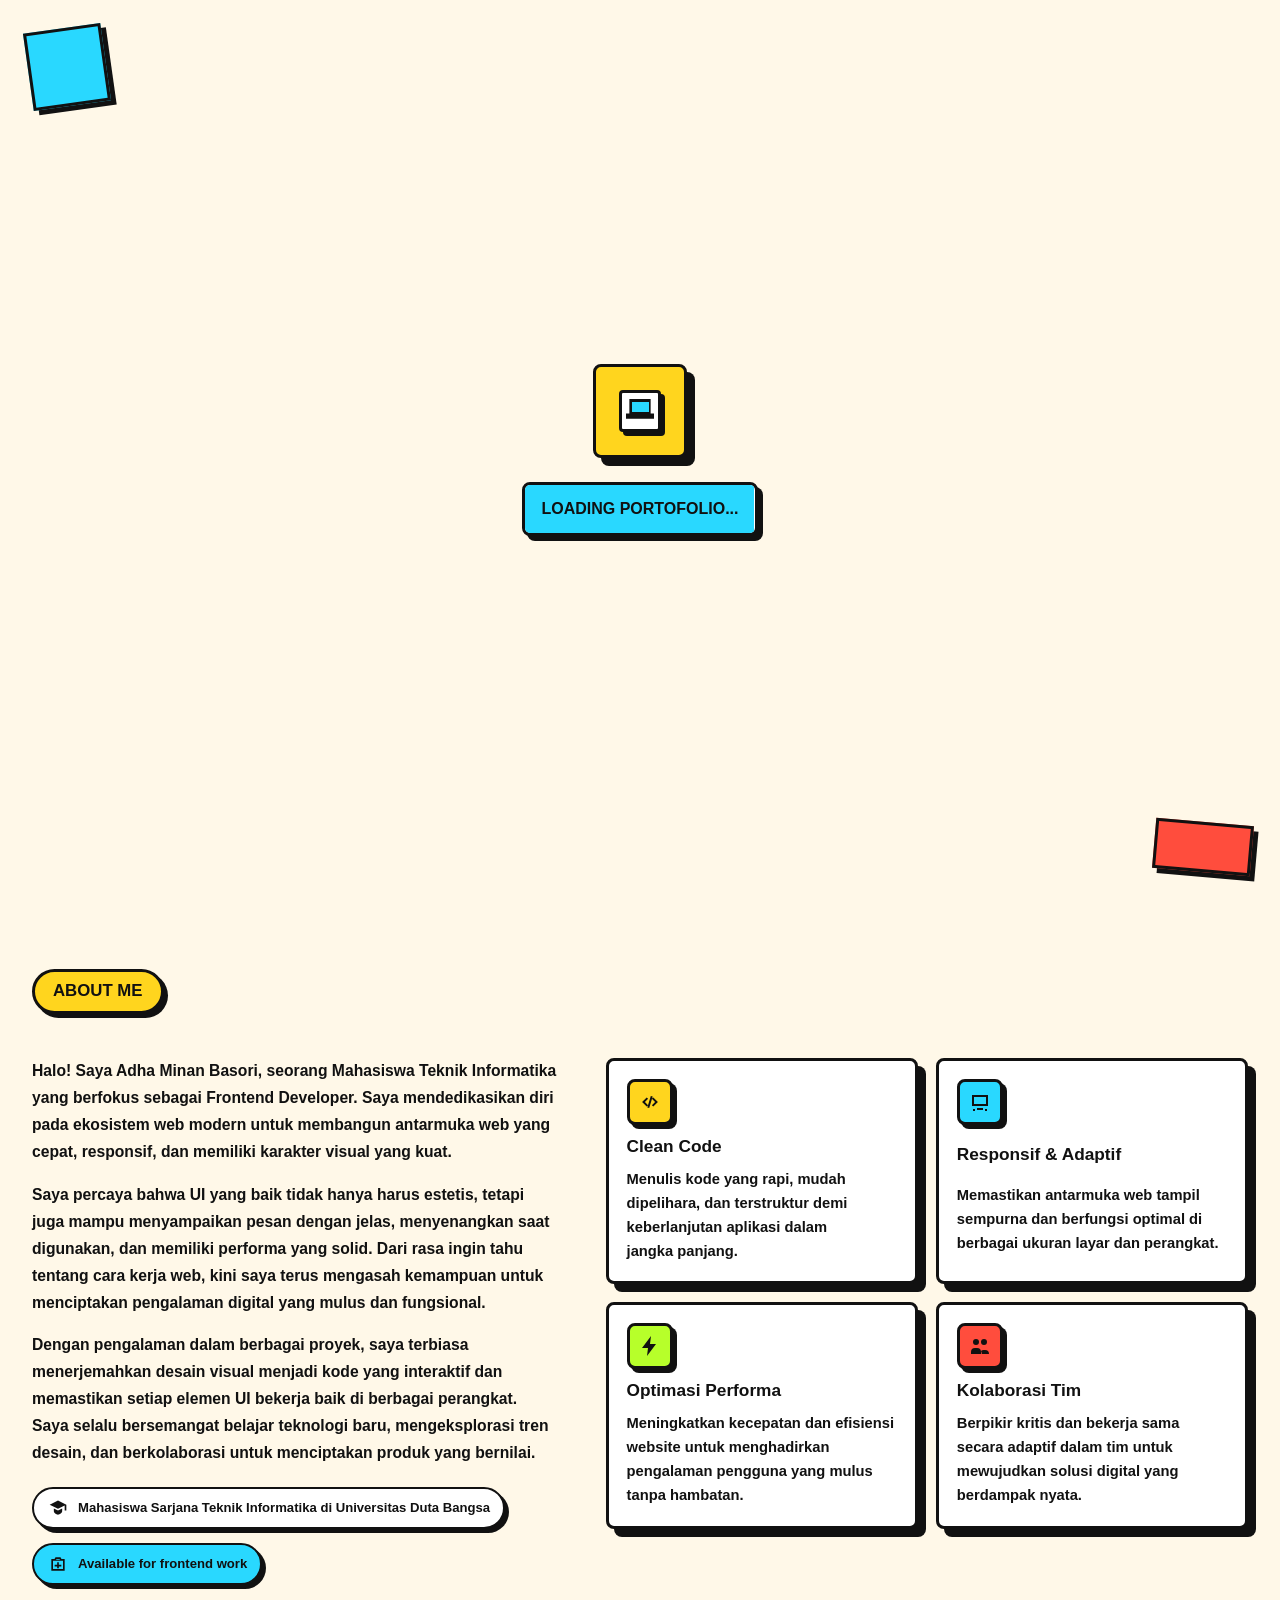
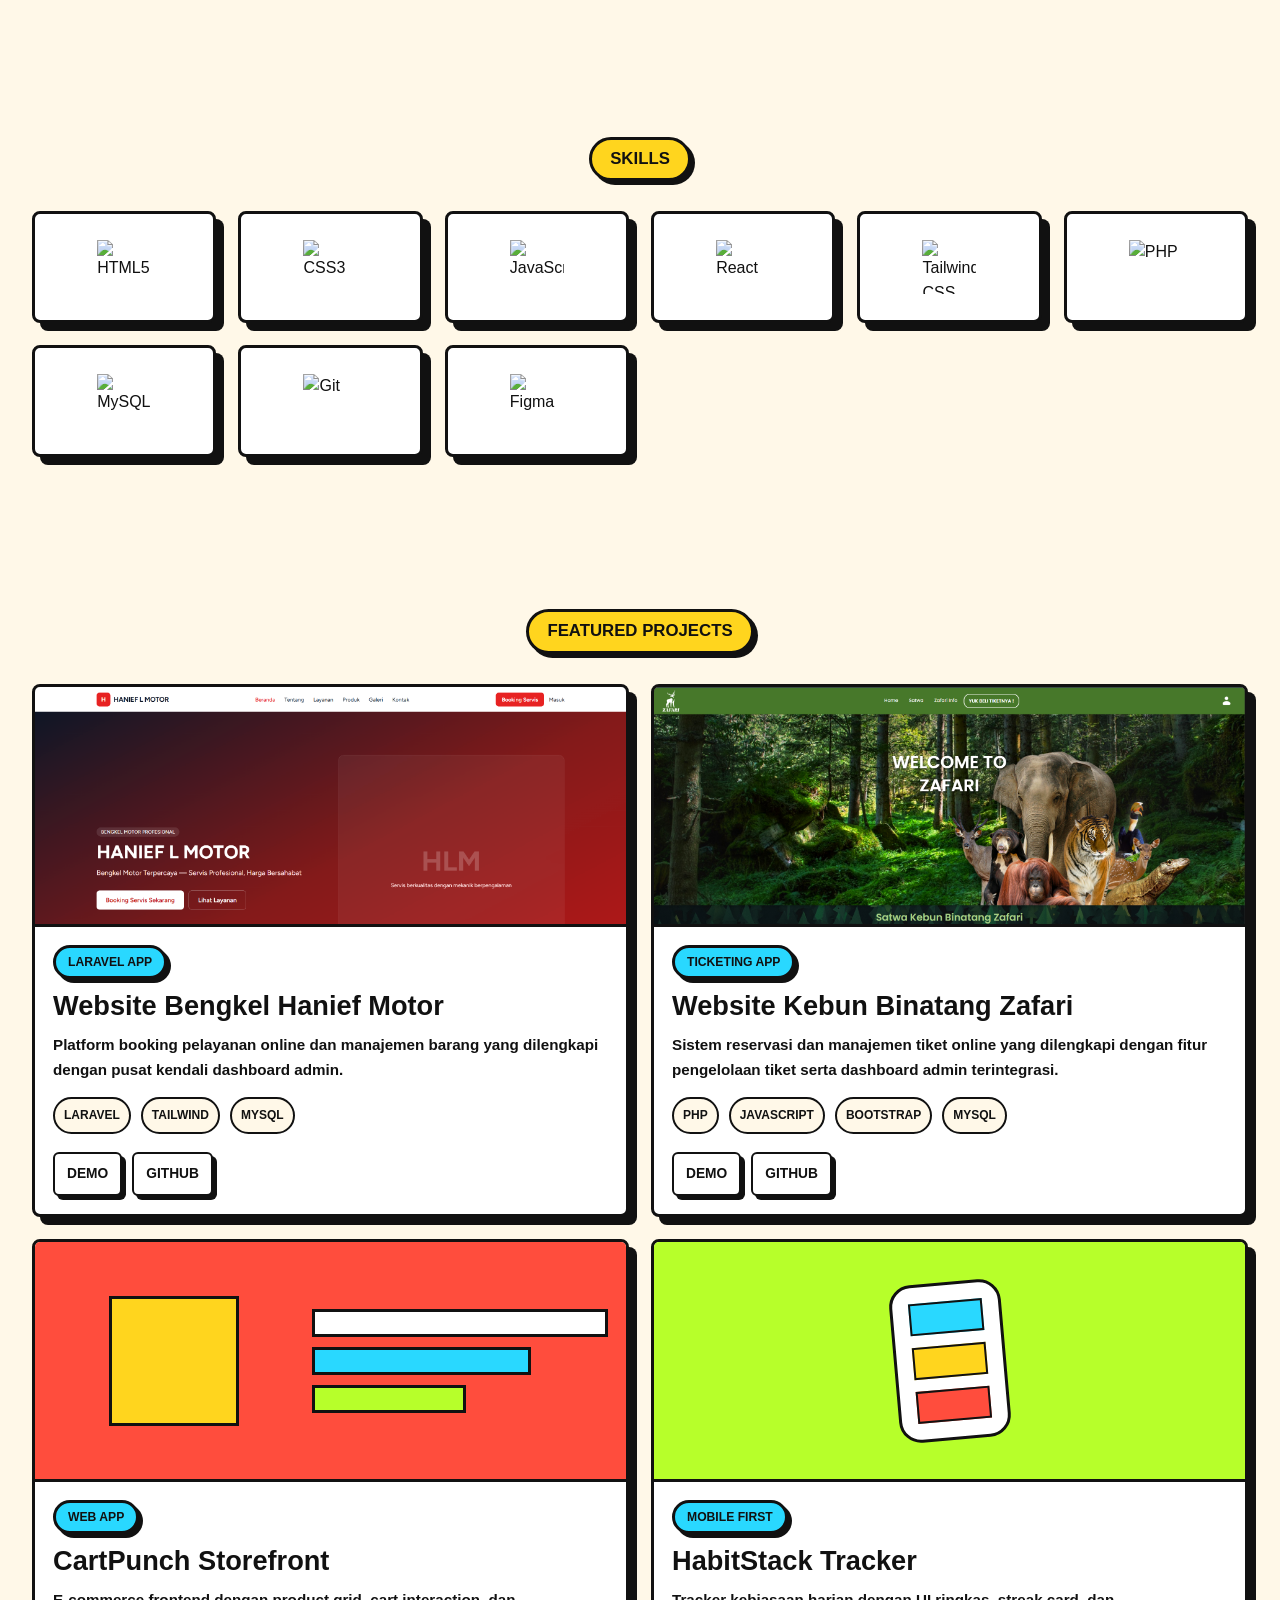
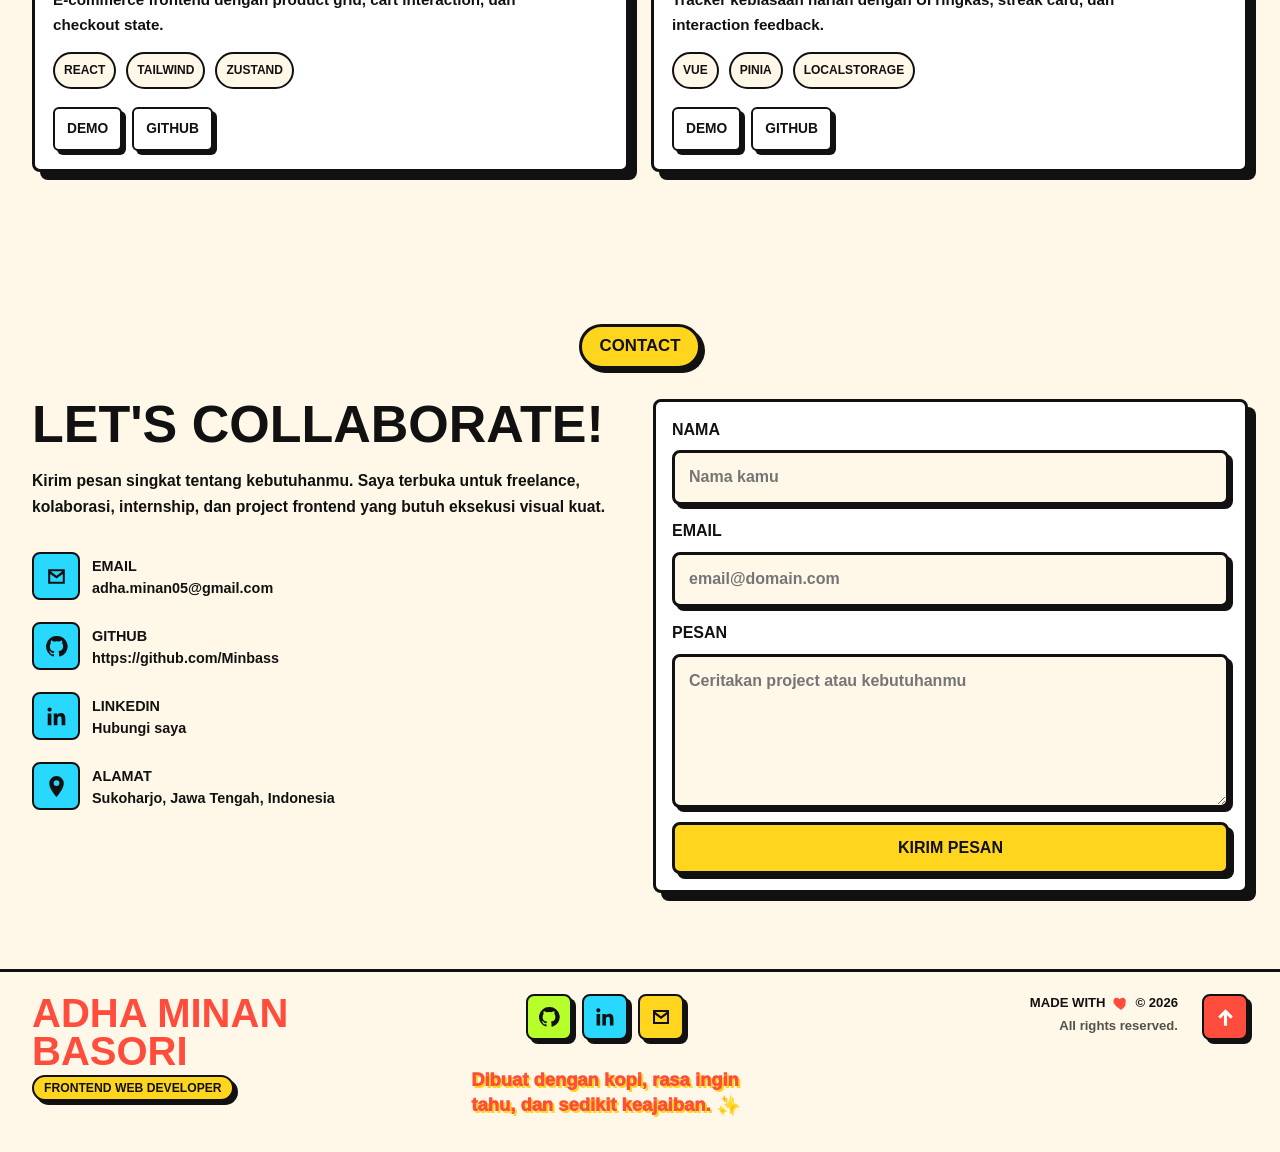
==== index.html @ 164d65d8 "Add project files and README for Porto Neobrutalism" ====
﻿<!DOCTYPE html>
<html lang="id">
  <head>
    <meta charset="UTF-8" />
    <meta name="viewport" content="width=device-width, initial-scale=1.0" />
    <meta
      name="description"
      content="Portofolio personal frontend developer dengan style neobrutalism modern, berani, dan profesional."
    />
    <title>Adha Minan Basori - Frontend Web Developer</title>
    <link rel="stylesheet" href="styles.css" />
  </head>
  <body class="is-loading">
    <div class="preloader" role="status" aria-live="polite" aria-label="Loading Portofolio">
      <div class="preloader-box" aria-hidden="true">
        <span></span>
      </div>
      <p>Loading Portofolio...</p>
    </div>

    <a class="skip-link" href="#main">Lewati ke konten</a>

    <header class="site-header" aria-label="Navigasi utama">
      <a class="brand" href="#top" aria-label="Adha Minan Basori home">
        <span>Adha Minan Basori</span>
      </a>
      <button class="nav-toggle" type="button" aria-expanded="false" aria-controls="site-nav">
        <span class="sr-only">Buka navigasi</span>
        <span></span>
        <span></span>
      </button>
      <nav class="site-nav" id="site-nav">
        <a href="#about">About</a>
        <a href="#skills">Skills</a>
        <a href="#projects">Projects</a>
        <a href="#contact">Contact</a>
      </nav>
    </header>

    <main id="main">
      <section class="hero section" id="top" aria-labelledby="hero-title">
        <div class="hero-copy">
          <p class="hero-title-card">Frontend Web Developer</p>
          <h1 id="hero-title">
            <span class="hero-greeting">Hello I'm</span>
            <span class="hero-name">Adha Minan Basori</span>
          </h1>
          <p class="hero-lead">
            Saya seorang Frontend Developer yang fokus membangun antarmuka web yang responsif, berkinerja tinggi, dan ramah pengguna. Senang mengubah desain visual menjadi kode interaktif yang mulus di berbagai perangkat.
          </p>
          <div class="hero-actions" aria-label="Aksi utama">
            <a class="btn btn-primary" href="#projects">
              <svg viewBox="0 0 24 24" aria-hidden="true" focusable="false">
                <path d="M5 5h14v14H5V5zm3 3v8h8V8H8zm12.5 2.2 2.1 2.1-6.9 6.9h-3v-3l6.8-7z" />
              </svg>
              View Project
            </a>
            <a class="btn btn-ghost" href="assets/adha-minan-basori-cv.html" download aria-label="Download CV dummy">
              <svg viewBox="0 0 24 24" aria-hidden="true" focusable="false">
                <path d="M11 3h2v9.2l3.2-3.2 1.4 1.4L12 16l-5.6-5.6L7.8 9l3.2 3.2V3zm-6 14h2v2h10v-2h2v4H5v-4z" />
              </svg>
              Download CV
            </a>
          </div>
          <div class="hero-socials" aria-label="Link sosial utama">
            <a href="https://github.com/Minbass" target="_blank" rel="noreferrer" aria-label="Buka GitHub Adha Minan Basori">
              <img src="https://cdn.simpleicons.org/github/111111" alt="GitHub" />
            </a>
            <a href="https://www.linkedin.com/in/adha-minan-basori-086bab386/" target="_blank" rel="noreferrer" aria-label="Buka LinkedIn Adha Minan Basori">
              <svg viewBox="0 0 24 24" aria-hidden="true" focusable="false">
                <path d="M20.45 20.45h-3.56v-5.58c0-1.33-.03-3.04-1.85-3.04-1.85 0-2.13 1.45-2.13 2.94v5.68H9.35V9h3.42v1.56h.05c.48-.9 1.64-1.85 3.37-1.85 3.6 0 4.27 2.37 4.27 5.46v6.28zM5.34 7.43a2.06 2.06 0 1 1 0-4.13 2.06 2.06 0 0 1 0 4.13zM7.12 20.45H3.56V9h3.56v11.45z" />
              </svg>
            </a>
            <a href="mailto:adha.minan05@gmail.com" aria-label="Kirim email ke Adha Minan Basori">
              <img src="https://cdn.simpleicons.org/gmail/EA4335" alt="Email" />
            </a>
          </div>
        </div>

        <div class="hero-visual" aria-label="Ringkasan profil visual">
          <div class="poster-card poster-main">
            <span class="poster-label">IDENTITY</span>
            <span class="poster-stripe" aria-hidden="true"></span>
            <div class="code-window" aria-hidden="true">
              <span></span>
              <span></span>
              <span></span>
              <pre><code>const developer = {
  name: "Adha Minan Basori",
  role: "Frontend Developer",
  craft: ["fast", "responsive", "visually-striking"],
  philosophy: "Good UI delivers clarity, joy, and solid performance."
};</code></pre>
            </div>
          </div>
          <div class="floating-card card-cyan">
            <strong>48ms</strong>
            <span>Interaction minded</span>
          </div>
          <div class="floating-card card-yellow">
            <strong>UI</strong>
            <span>Pixel-aware delivery</span>
          </div>
          <div class="shape shape-red" aria-hidden="true"></div>
          <div class="shape shape-black" aria-hidden="true"></div>
        </div>
      </section>

      <section class="marquee" aria-label="Fokus kerja">
        <div class="marquee-track">
          <div class="marquee-group">
            <span>Clean Code</span>
            <span>Modern Web</span>
            <span>Accessible UI</span>
            <span>Design System</span>
            <span>Performance</span>
            <span>Product Thinking</span>
          </div>
          <div class="marquee-group" aria-hidden="true">
            <span>Clean Code</span>
            <span>Modern Web</span>
            <span>Accessible UI</span>
            <span>Design System</span>
            <span>Performance</span>
            <span>Product Thinking</span>
          </div>
          <div class="marquee-group" aria-hidden="true">
            <span>Clean Code</span>
            <span>Modern Web</span>
            <span>Accessible UI</span>
            <span>Design System</span>
            <span>Performance</span>
            <span>Product Thinking</span>
          </div>
          <div class="marquee-group" aria-hidden="true">
            <span>Clean Code</span>
            <span>Modern Web</span>
            <span>Accessible UI</span>
            <span>Design System</span>
            <span>Performance</span>
            <span>Product Thinking</span>
          </div>
        </div>
      </section>

      <section class="section about" id="about" aria-labelledby="about-title">
        <div class="section-label section-label-left">ABOUT ME</div>
        <div class="about-grid">
          <div class="about-copy">
            <h2 class="sr-only" id="about-title">Tentang Adha Minan Basori</h2>
            <p>
              Halo! Saya Adha Minan Basori, seorang Mahasiswa Teknik Informatika yang berfokus
              sebagai Frontend Developer. Saya mendedikasikan diri pada ekosistem web modern untuk
              membangun antarmuka web yang cepat, responsif, dan memiliki karakter visual yang kuat.
            </p>
            <p>
              Saya percaya bahwa UI yang baik tidak hanya harus estetis, tetapi juga mampu
              menyampaikan pesan dengan jelas, menyenangkan saat digunakan, dan memiliki performa
              yang solid. Dari rasa ingin tahu tentang cara kerja web, kini saya terus mengasah
              kemampuan untuk menciptakan pengalaman digital yang mulus dan fungsional.
            </p>
            <p>
              Dengan pengalaman dalam berbagai proyek, saya terbiasa menerjemahkan desain visual
              menjadi kode yang interaktif dan memastikan setiap elemen UI bekerja baik di berbagai
              perangkat. Saya selalu bersemangat belajar teknologi baru, mengeksplorasi tren desain,
              dan berkolaborasi untuk menciptakan produk yang bernilai.
            </p>
            <div class="education-badge" aria-label="Pendidikan">
              <span aria-hidden="true">
                <svg viewBox="0 0 24 24" focusable="false">
                  <path d="M12 3 2 8l10 5 8-4v6h2V8L12 3Zm-5 9.5V16c0 2 3 4 5 4s5-2 5-4v-3.5l-5 2.5-5-2.5Z" />
                </svg>
              </span>
              <strong>Mahasiswa Sarjana Teknik Informatika di Universitas Duta Bangsa</strong>
            </div>
            <div class="education-badge about-availability" aria-label="Status kerja">
              <span aria-hidden="true">
                <svg viewBox="0 0 24 24" focusable="false">
                  <path d="M9 4h6l1.2 2H20v14H4V6h3.8L9 4Zm1.2 2-.6 1h4.8l-.6-1h-3.6ZM6 8v10h12V8H6Zm5 2h2v3h3v2h-3v2h-2v-2H8v-2h3v-3Z" />
                </svg>
              </span>
              <strong>Available for frontend work</strong>
            </div>
          </div>
          <div class="about-points" aria-label="Poin keahlian">
            <article class="about-point">
              <div class="about-point-icon" aria-hidden="true">
                <svg viewBox="0 0 24 24" focusable="false">
                  <path d="M8.7 16.6 4.1 12l4.6-4.6 1.4 1.4L6.9 12l3.2 3.2-1.4 1.4Zm6.6 0-1.4-1.4 3.2-3.2-3.2-3.2 1.4-1.4 4.6 4.6-4.6 4.6ZM11.2 18l-1.9-.6L12.8 6l1.9.6L11.2 18Z" />
                </svg>
              </div>
              <h3>Clean Code</h3>
              <p>
                Menulis kode yang rapi, mudah dipelihara, dan terstruktur demi keberlanjutan
                aplikasi dalam jangka panjang.
              </p>
            </article>
            <article class="about-point">
              <div class="about-point-icon" aria-hidden="true">
                <svg viewBox="0 0 24 24" focusable="false">
                  <path d="M4 5h16v11H4V5Zm2 2v7h12V7H6Zm3 11h6v2H9v-2Zm-4 1h2v2H5v-2Zm12 0h2v2h-2v-2Z" />
                </svg>
              </div>
              <h3>Responsif & Adaptif</h3>
              <p>
                Memastikan antarmuka web tampil sempurna dan berfungsi optimal di berbagai ukuran
                layar dan perangkat.
              </p>
            </article>
            <article class="about-point">
              <div class="about-point-icon" aria-hidden="true">
                <svg viewBox="0 0 24 24" focusable="false">
                  <path d="M13 2 4 14h6l-1 8 9-12h-6l1-8Z" />
                </svg>
              </div>
              <h3>Optimasi Performa</h3>
              <p>
                Meningkatkan kecepatan dan efisiensi website untuk menghadirkan pengalaman pengguna
                yang mulus tanpa hambatan.
              </p>
            </article>
            <article class="about-point">
              <div class="about-point-icon" aria-hidden="true">
                <svg viewBox="0 0 24 24" focusable="false">
                  <path d="M8 11a3 3 0 1 1 0-6 3 3 0 0 1 0 6Zm8 0a3 3 0 1 1 0-6 3 3 0 0 1 0 6ZM3 20v-2a4 4 0 0 1 4-4h2a4 4 0 0 1 4 4v2H3Zm10.8 0a5.8 5.8 0 0 0-.8-3 4 4 0 0 1 3-1h1a4 4 0 0 1 4 4h-7.2Z" />
                </svg>
              </div>
              <h3>Kolaborasi Tim</h3>
              <p>
                Berpikir kritis dan bekerja sama secara adaptif dalam tim untuk mewujudkan solusi
                digital yang berdampak nyata.
              </p>
            </article>
          </div>
        </div>
      </section>

      <section class="section skills" id="skills" aria-labelledby="skills-title">
        <div class="section-label">SKILLS</div>
        <h2 class="sr-only" id="skills-title">Skills</h2>

        <div class="skills-grid" aria-label="Logo skill yang digunakan">
          <div class="skill-logo" aria-label="HTML5" title="HTML5">
            <img src="https://cdn.simpleicons.org/html5/E34F26" alt="HTML5" />
          </div>
          <div class="skill-logo" aria-label="CSS3" title="CSS3">
            <img src="https://cdn.simpleicons.org/css/1572B6" alt="CSS3" />
          </div>
          <div class="skill-logo" aria-label="JavaScript" title="JavaScript">
            <img src="https://cdn.simpleicons.org/javascript/F7DF1E" alt="JavaScript" />
          </div>
          <div class="skill-logo" aria-label="React" title="React">
            <img src="https://cdn.simpleicons.org/react/61DAFB" alt="React" />
          </div>
          <div class="skill-logo" aria-label="Tailwind CSS" title="Tailwind CSS">
            <img src="https://cdn.simpleicons.org/tailwindcss/06B6D4" alt="Tailwind CSS" />
          </div>
          <div class="skill-logo" aria-label="PHP" title="PHP">
            <img src="https://cdn.simpleicons.org/php/777BB4" alt="PHP" />
          </div>
          <div class="skill-logo" aria-label="MySQL" title="MySQL">
            <img src="https://cdn.simpleicons.org/mysql/4479A1" alt="MySQL" />
          </div>
          <div class="skill-logo" aria-label="Git" title="Git">
            <img src="https://cdn.simpleicons.org/git/F05032" alt="Git" />
          </div>
          <div class="skill-logo" aria-label="Figma" title="Figma">
            <img src="https://cdn.simpleicons.org/figma/F24E1E" alt="Figma" />
          </div>
        </div>
      </section>

      <section class="section projects" id="projects" aria-labelledby="projects-title">
        <div class="section-label">FEATURED PROJECTS</div>
        <h2 class="sr-only" id="projects-title">Featured Projects</h2>

        <div class="project-grid">
          <article class="project-card">
            <div class="project-shot project-photo">
              <img src="assets/hanief-motor-beranda.png" alt="Tampilan beranda Website Bengkel Hanief Motor" />
            </div>
            <div class="project-content">
              <span class="project-type">Laravel App</span>
              <h3>Website Bengkel Hanief Motor</h3>
              <p>
                Platform booking pelayanan online dan manajemen barang yang dilengkapi dengan pusat
                kendali dashboard admin.
              </p>
              <div class="stack-list" aria-label="Stack teknologi">
                <span>Laravel</span>
                <span>Tailwind</span>
                <span>MySQL</span>
              </div>
              <div class="project-links">
                <a href="https://example.com" target="_blank" rel="noreferrer">Demo</a>
                <a href="https://github.com/Minbass/Hanief-Bengkel" target="_blank" rel="noreferrer">GitHub</a>
              </div>
            </div>
          </article>

          <article class="project-card">
            <div class="project-shot project-photo">
              <img src="assets/zafari-beranda.png" alt="Tampilan beranda Website Kebun Binatang Zafari" />
            </div>
            <div class="project-content">
              <span class="project-type">Ticketing App</span>
              <h3>Website Kebun Binatang Zafari</h3>
              <p>
                Sistem reservasi dan manajemen tiket online yang dilengkapi dengan fitur
                pengelolaan tiket serta dashboard admin terintegrasi.
              </p>
              <div class="stack-list" aria-label="Stack teknologi">
                <span>PHP</span>
                <span>JavaScript</span>
                <span>Bootstrap</span>
                <span>MySQL</span>
              </div>
              <div class="project-links">
                <a href="https://example.com" target="_blank" rel="noreferrer">Demo</a>
                <a href="https://github.com/example" target="_blank" rel="noreferrer">GitHub</a>
              </div>
            </div>
          </article>

          <article class="project-card">
            <div class="project-shot shot-commerce" aria-hidden="true">
              <div class="product-tile"></div>
              <div class="product-lines">
                <span></span>
                <span></span>
                <span></span>
              </div>
            </div>
            <div class="project-content">
              <span class="project-type">Web App</span>
              <h3>CartPunch Storefront</h3>
              <p>E-commerce frontend dengan product grid, cart interaction, dan checkout state.</p>
              <div class="stack-list">
                <span>React</span>
                <span>Tailwind</span>
                <span>Zustand</span>
              </div>
              <div class="project-links">
                <a href="https://example.com" target="_blank" rel="noreferrer">Demo</a>
                <a href="https://github.com/example" target="_blank" rel="noreferrer">GitHub</a>
              </div>
            </div>
          </article>

          <article class="project-card">
            <div class="project-shot shot-mobile" aria-hidden="true">
              <div class="phone-frame">
                <span></span>
                <span></span>
                <span></span>
              </div>
            </div>
            <div class="project-content">
              <span class="project-type">Mobile First</span>
              <h3>HabitStack Tracker</h3>
              <p>Tracker kebiasaan harian dengan UI ringkas, streak card, dan interaction feedback.</p>
              <div class="stack-list">
                <span>Vue</span>
                <span>Pinia</span>
                <span>LocalStorage</span>
              </div>
              <div class="project-links">
                <a href="https://example.com" target="_blank" rel="noreferrer">Demo</a>
                <a href="https://github.com/example" target="_blank" rel="noreferrer">GitHub</a>
              </div>
            </div>
          </article>

        </div>
      </section>

      <section class="section contact" id="contact" aria-labelledby="contact-title">
        <div class="section-label">CONTACT</div>
        <div class="contact-card">
          <div>
            <h2 id="contact-title">Let's Collaborate!</h2>
            <p>
              Kirim pesan singkat tentang kebutuhanmu. Saya terbuka untuk freelance, kolaborasi,
              internship, dan project frontend yang butuh eksekusi visual kuat.
            </p>
            <address class="contact-list" aria-label="Daftar kontak">
              <a class="contact-item" href="mailto:adha.minan05@gmail.com">
                <span class="contact-icon" aria-hidden="true">
                  <svg viewBox="0 0 24 24" focusable="false">
                    <path d="M4 5h16v14H4V5Zm2.4 2 5.6 4.2L17.6 7H6.4Zm-.4 2.5V17h12V9.5l-6 4.5-6-4.5Z" />
                  </svg>
                </span>
                <span>
                  <strong>Email</strong>
                  <small>adha.minan05@gmail.com</small>
                </span>
              </a>
              <a class="contact-item" href="https://github.com/Minbass" target="_blank" rel="noreferrer">
                <span class="contact-icon" aria-hidden="true">
                  <svg viewBox="0 0 24 24" focusable="false">
                    <path d="M12 2a10 10 0 0 0-3.16 19.49c.5.09.68-.22.68-.48v-1.7c-2.78.6-3.37-1.18-3.37-1.18-.45-1.16-1.11-1.47-1.11-1.47-.91-.62.07-.61.07-.61 1 .07 1.53 1.03 1.53 1.03.9 1.52 2.35 1.08 2.92.83.09-.65.35-1.08.63-1.33-2.22-.25-4.55-1.11-4.55-4.94 0-1.09.39-1.98 1.03-2.68-.1-.25-.45-1.27.1-2.64 0 0 .84-.27 2.75 1.02A9.57 9.57 0 0 1 12 6.99c.85 0 1.7.11 2.5.34 1.9-1.29 2.74-1.02 2.74-1.02.55 1.37.2 2.39.1 2.64.64.7 1.03 1.59 1.03 2.68 0 3.84-2.34 4.69-4.57 4.94.36.31.68.92.68 1.86v2.76c0 .27.18.58.69.48A10 10 0 0 0 12 2Z" />
                  </svg>
                </span>
                <span>
                  <strong>GitHub</strong>
                  <small>https://github.com/Minbass</small>
                </span>
              </a>
              <a class="contact-item" href="https://www.linkedin.com/in/adha-minan-basori-086bab386/" target="_blank" rel="noreferrer">
                <span class="contact-icon" aria-hidden="true">
                  <svg viewBox="0 0 24 24" focusable="false">
                    <path d="M20.45 20.45h-3.56v-5.58c0-1.33-.03-3.04-1.85-3.04-1.85 0-2.13 1.45-2.13 2.94v5.68H9.35V9h3.42v1.56h.05c.48-.9 1.64-1.85 3.37-1.85 3.6 0 4.27 2.37 4.27 5.46v6.28ZM5.34 7.43a2.06 2.06 0 1 1 0-4.13 2.06 2.06 0 0 1 0 4.13ZM7.12 20.45H3.56V9h3.56v11.45Z" />
                  </svg>
                </span>
                <span>
                  <strong>LinkedIn</strong>
                  <small>Hubungi saya</small>
                </span>
              </a>
              <div class="contact-item">
                <span class="contact-icon" aria-hidden="true">
                  <svg viewBox="0 0 24 24" focusable="false">
                    <path d="M12 2a7 7 0 0 0-7 7c0 5.25 7 13 7 13s7-7.75 7-13a7 7 0 0 0-7-7Zm0 9.5A2.5 2.5 0 1 1 12 6a2.5 2.5 0 0 1 0 5.5Z" />
                  </svg>
                </span>
                <span>
                  <strong>Alamat</strong>
                  <small>Sukoharjo, Jawa Tengah, Indonesia</small>
                </span>
              </div>
            </address>
          </div>
          <form class="contact-form" action="mailto:adha.minan05@gmail.com" method="post" enctype="text/plain">
            <label>
              Nama
              <input type="text" name="nama" placeholder="Nama kamu" required />
            </label>
            <label>
              Email
              <input type="email" name="email" placeholder="email@domain.com" required />
            </label>
            <label>
              Pesan
              <textarea name="pesan" rows="5" placeholder="Ceritakan project atau kebutuhanmu" required></textarea>
            </label>
            <button class="btn btn-primary" type="submit">Kirim Pesan</button>
          </form>
        </div>
      </section>
    </main>

    <footer class="site-footer">
      <div class="footer-brand">
        <strong>Adha Minan Basori</strong>
        <span>Frontend Web Developer</span>
      </div>

      <div class="footer-center">
        <div class="footer-socials" aria-label="Social links">
          <a href="https://github.com/Minbass" target="_blank" rel="noreferrer" aria-label="Buka GitHub">
            <svg viewBox="0 0 24 24" aria-hidden="true" focusable="false">
              <path d="M12 2a10 10 0 0 0-3.16 19.49c.5.09.68-.22.68-.48v-1.7c-2.78.6-3.37-1.18-3.37-1.18-.45-1.16-1.11-1.47-1.11-1.47-.91-.62.07-.61.07-.61 1 .07 1.53 1.03 1.53 1.03.9 1.52 2.35 1.08 2.92.83.09-.65.35-1.08.63-1.33-2.22-.25-4.55-1.11-4.55-4.94 0-1.09.39-1.98 1.03-2.68-.1-.25-.45-1.27.1-2.64 0 0 .84-.27 2.75 1.02A9.57 9.57 0 0 1 12 6.99c.85 0 1.7.11 2.5.34 1.9-1.29 2.74-1.02 2.74-1.02.55 1.37.2 2.39.1 2.64.64.7 1.03 1.59 1.03 2.68 0 3.84-2.34 4.69-4.57 4.94.36.31.68.92.68 1.86v2.76c0 .27.18.58.69.48A10 10 0 0 0 12 2Z" />
            </svg>
          </a>
          <a href="https://www.linkedin.com/in/adha-minan-basori-086bab386/" target="_blank" rel="noreferrer" aria-label="Buka LinkedIn">
            <svg viewBox="0 0 24 24" aria-hidden="true" focusable="false">
              <path d="M20.45 20.45h-3.56v-5.58c0-1.33-.03-3.04-1.85-3.04-1.85 0-2.13 1.45-2.13 2.94v5.68H9.35V9h3.42v1.56h.05c.48-.9 1.64-1.85 3.37-1.85 3.6 0 4.27 2.37 4.27 5.46v6.28ZM5.34 7.43a2.06 2.06 0 1 1 0-4.13 2.06 2.06 0 0 1 0 4.13ZM7.12 20.45H3.56V9h3.56v11.45Z" />
            </svg>
          </a>
          <a href="mailto:adha.minan05@gmail.com" aria-label="Kirim email">
            <svg viewBox="0 0 24 24" aria-hidden="true" focusable="false">
              <path d="M4 5h16v14H4V5Zm2.4 2 5.6 4.2L17.6 7H6.4Zm-.4 2.5V17h12V9.5l-6 4.5-6-4.5Z" />
            </svg>
          </a>
        </div>
        <p>Dibuat dengan kopi, rasa ingin tahu, dan sedikit keajaiban. &#10024;</p>
      </div>

      <div class="footer-meta">
        <p>
          Made with
          <svg viewBox="0 0 24 24" aria-label="love" role="img" focusable="false">
            <path d="M12 21s-7.5-4.35-9.6-9.1C.98 8.67 2.74 5 6.2 5c1.9 0 3.2 1 3.95 2.05C10.9 6 12.2 5 14.1 5c3.46 0 5.22 3.67 3.8 6.9C19.5 16.65 12 21 12 21Z" />
          </svg>
          &copy; 2026
        </p>
        <span>All rights reserved.</span>
      </div>

      <a class="back-to-top" href="#top" aria-label="Kembali ke atas">
        <svg viewBox="0 0 24 24" aria-hidden="true" focusable="false">
          <path d="M12 4 5 11l2.1 2.1 3.4-3.4V20h3V9.7l3.4 3.4L19 11 12 4Z" />
        </svg>
      </a>
    </footer>

    <script src="script.js"></script>
  </body>
</html>
---- styles.css ----
:root {
  --ink: #111111;
  --paper: #fff8e8;
  --paper-strong: #ffffff;
  --yellow: #ffd51e;
  --cyan: #29d8ff;
  --red: #ff4d3d;
  --lime: #b7ff2a;
  --shadow: 8px 8px 0 var(--ink);
  --shadow-small: 5px 5px 0 var(--ink);
  --border: 3px solid var(--ink);
  --radius: 8px;
  --max-width: 1440px;
  --page-padding: 16px;
  --copy-font: "Segoe UI Variable Text", "Segoe UI", Arial, Helvetica, sans-serif;
}

* {
  box-sizing: border-box;
}

html {
  scroll-behavior: smooth;
}

body {
  margin: 0;
  color: var(--ink);
  background: var(--paper);
  font-family: var(--copy-font);
  line-height: 1.55;
}

body.nav-open {
  overflow: hidden;
}

body.is-loading {
  overflow: hidden;
}

a {
  color: inherit;
}

button,
input,
textarea {
  font: inherit;
}

img,
svg {
  display: block;
  max-width: 100%;
}

::selection {
  color: var(--paper-strong);
  background: var(--red);
}

.preloader {
  position: fixed;
  inset: 0;
  z-index: 9999;
  display: grid;
  place-items: center;
  align-content: center;
  gap: 24px;
  padding: 24px;
  background: var(--paper);
  color: var(--ink);
  opacity: 1;
  visibility: visible;
  transition: opacity 420ms ease, visibility 420ms ease;
}

.preloader::before,
.preloader::after {
  content: "";
  position: absolute;
  border: var(--border);
  box-shadow: var(--shadow-small);
}

.preloader::before {
  top: 28px;
  left: 28px;
  width: 72px;
  height: 72px;
  background: var(--cyan);
  transform: rotate(-8deg);
}

.preloader::after {
  right: 28px;
  bottom: 28px;
  width: 92px;
  height: 44px;
  background: var(--red);
  transform: rotate(5deg);
}

.preloader.is-hidden {
  opacity: 0;
  visibility: hidden;
  pointer-events: none;
}

.preloader-box {
  position: relative;
  z-index: 1;
  display: grid;
  width: 94px;
  height: 94px;
  place-items: center;
  border: var(--border);
  border-radius: var(--radius);
  background: var(--yellow);
  box-shadow: var(--shadow);
  animation: preloader-spin 2.4s cubic-bezier(0.72, 0, 0.28, 1) infinite;
}

.preloader-box span {
  position: relative;
  display: grid;
  place-items: center;
  width: 42px;
  height: 42px;
  border: var(--border);
  border-radius: 4px;
  background: var(--paper-strong);
  box-shadow: 4px 4px 0 var(--ink);
}

.preloader-box span::before {
  content: "";
  width: 28px;
  height: 24px;
  background: var(--ink);
  clip-path: polygon(12% 0, 88% 0, 88% 62%, 100% 62%, 100% 84%, 0 84%, 0 62%, 12% 62%);
}

.preloader-box span::after {
  content: "";
  position: absolute;
  top: 9px;
  width: 17px;
  height: 10px;
  background: var(--cyan);
}

.preloader p {
  position: relative;
  z-index: 1;
  overflow: hidden;
  margin: 0;
  padding: 12px 16px;
  border: var(--border);
  border-radius: var(--radius);
  background: var(--paper-strong);
  box-shadow: var(--shadow-small);
  font-size: 1rem;
  font-weight: 900;
  text-align: center;
  text-transform: uppercase;
}

.preloader p::before {
  content: "";
  position: absolute;
  inset: 0;
  z-index: -1;
  background: var(--cyan);
  transform: scaleX(0);
  transform-origin: left center;
  animation: loading-fill 2.2s ease-out forwards;
}

@keyframes loading-fill {
  0% {
    transform: scaleX(0);
  }

  100% {
    transform: scaleX(1);
  }
}

@keyframes preloader-spin {
  0% {
    transform: rotate(0deg) scale(1);
  }

  45% {
    transform: rotate(180deg) scale(1.06);
  }

  55% {
    transform: rotate(180deg) scale(1.06);
  }

  to {
    transform: rotate(360deg) scale(1);
  }
}

.skip-link {
  position: fixed;
  top: 12px;
  left: 12px;
  z-index: 100;
  padding: 10px 14px;
  border: var(--border);
  background: var(--lime);
  box-shadow: var(--shadow-small);
  transform: translateY(-150%);
  transition: transform 160ms ease;
}

.skip-link:focus {
  transform: translateY(0);
}

.sr-only {
  position: absolute;
  width: 1px;
  height: 1px;
  padding: 0;
  margin: -1px;
  overflow: hidden;
  clip: rect(0, 0, 0, 0);
  white-space: nowrap;
  border: 0;
}

.site-header {
  position: sticky;
  top: 0;
  z-index: 50;
  display: flex;
  align-items: center;
  justify-content: space-between;
  gap: 12px;
  max-width: calc(var(--max-width) + (var(--page-padding) * 2));
  margin: 0 auto;
  padding: 14px var(--page-padding);
  background: rgba(255, 248, 232, 0.92);
  border-bottom: var(--border);
}

.brand {
  display: inline-grid;
  place-items: center;
  min-width: 52px;
  max-width: min(58vw, 260px);
  height: 52px;
  padding: 0 12px;
  border: var(--border);
  border-radius: var(--radius);
  background: var(--yellow);
  box-shadow: var(--shadow-small);
  color: var(--ink);
  font-size: 0.78rem;
  font-weight: 900;
  line-height: 1.05;
  text-align: center;
  text-decoration: none;
  text-transform: uppercase;
}

.brand span {
  display: block;
  overflow: hidden;
  text-overflow: ellipsis;
}

.nav-toggle {
  display: inline-flex;
  flex-direction: column;
  justify-content: center;
  gap: 7px;
  width: 52px;
  height: 52px;
  border: var(--border);
  border-radius: var(--radius);
  background: var(--paper-strong);
  box-shadow: var(--shadow-small);
  cursor: pointer;
}

.nav-toggle span:not(.sr-only) {
  display: block;
  width: 24px;
  height: 3px;
  margin-inline: auto;
  background: var(--ink);
}

.site-nav {
  position: fixed;
  inset: 84px 16px auto;
  display: none;
  flex-direction: column;
  gap: 10px;
  padding: 14px;
  border: var(--border);
  border-radius: var(--radius);
  background: var(--cyan);
  box-shadow: var(--shadow);
}

.site-nav.is-open {
  display: flex;
}

.site-nav a {
  position: relative;
  overflow: hidden;
  padding: 13px 14px;
  border: var(--border);
  border-radius: 6px;
  background: var(--paper-strong);
  font-weight: 900;
  text-decoration: none;
  text-transform: uppercase;
  transition: transform 160ms ease, box-shadow 160ms ease, background-color 160ms ease, color 160ms ease;
}

.site-nav a:hover,
.site-nav a:focus-visible {
  color: var(--ink);
  background: var(--yellow);
  transform: translate(-2px, -2px);
  box-shadow: 6px 6px 0 var(--ink);
}

.section {
  max-width: var(--max-width);
  margin: 0 auto;
  padding: 58px var(--page-padding);
}

.about {
  position: relative;
  padding-top: 86px;
}

.hero {
  display: grid;
  gap: 28px;
  min-height: auto;
  align-items: start;
  padding-top: 36px;
}

.eyebrow,
.section-label,
.project-type,
.poster-label {
  display: inline-flex;
  width: fit-content;
  align-items: center;
  gap: 8px;
  padding: 8px 12px;
  border: var(--border);
  border-radius: 999px;
  background: var(--lime);
  box-shadow: 4px 4px 0 var(--ink);
  font-size: 0.76rem;
  font-weight: 900;
  line-height: 1;
  text-transform: uppercase;
}

h1,
h2,
h3,
p {
  margin-top: 0;
}

h1,
h2,
h3 {
  line-height: 0.98;
  letter-spacing: 0;
}

h1 {
  max-width: 14ch;
  margin-bottom: 16px;
  font-family: Impact, Haettenschweiler, "Arial Black", sans-serif;
  font-size: 2.55rem;
  text-transform: uppercase;
}

.hero-greeting,
.hero-name {
  display: block;
}

.hero-greeting {
  display: flex;
  align-items: center;
  gap: 12px;
  margin-bottom: 10px;
  font-family: var(--copy-font);
  font-size: 0.42em;
  font-weight: 800;
  line-height: 1;
  letter-spacing: 0.04em;
  text-transform: none;
}

.hero-name {
  line-height: 0.98;
}

h2 {
  margin-bottom: 0;
  font-family: Impact, Haettenschweiler, "Arial Black", sans-serif;
  font-size: 1.85rem;
  text-transform: uppercase;
}

h3 {
  margin-bottom: 12px;
  font-size: 1.25rem;
  font-weight: 900;
}

.hero-title-card {
  display: inline-block;
  margin-bottom: 18px;
  padding: 8px 11px;
  border: var(--border);
  border-radius: var(--radius);
  background: var(--red);
  box-shadow: var(--shadow-small);
  color: var(--paper-strong);
  font-size: 0.78rem;
  font-weight: 900;
  text-transform: uppercase;
}

.hero-lead {
  max-width: 700px;
  margin-bottom: 28px;
  font-family: var(--copy-font);
  font-size: 0.98rem;
  font-weight: 600;
  line-height: 1.78;
  text-wrap: pretty;
}

.hero-actions {
  display: flex;
  flex-wrap: wrap;
  gap: 14px;
}

.hero-socials {
  display: flex;
  flex-wrap: wrap;
  gap: 12px;
  margin-top: 18px;
}

.hero-socials a {
  display: inline-grid;
  width: 48px;
  height: 48px;
  place-items: center;
  border: var(--border);
  border-radius: var(--radius);
  background: var(--paper-strong);
  box-shadow: var(--shadow-small);
  transition: transform 160ms ease, box-shadow 160ms ease, background-color 160ms ease;
}

.hero-socials a:hover,
.hero-socials a:focus-visible {
  transform: translate(-3px, -3px);
  box-shadow: 9px 9px 0 var(--ink);
  background: var(--yellow);
}

.hero-socials a:active {
  transform: translate(2px, 2px);
  box-shadow: 2px 2px 0 var(--ink);
}

.hero-socials img,
.hero-socials svg {
  width: 24px;
  height: 24px;
  object-fit: contain;
}

.hero-socials svg {
  fill: #0a66c2;
}

.btn {
  display: inline-flex;
  min-height: 48px;
  align-items: center;
  justify-content: center;
  gap: 9px;
  padding: 11px 15px;
  border: var(--border);
  border-radius: var(--radius);
  box-shadow: var(--shadow-small);
  color: var(--ink);
  font-weight: 900;
  text-decoration: none;
  text-transform: uppercase;
  transition: transform 160ms ease, box-shadow 160ms ease, background-color 160ms ease;
}

.btn svg {
  flex: 0 0 auto;
  width: 20px;
  height: 20px;
  fill: currentColor;
}

.btn:hover,
.btn:focus-visible,
.project-card:hover,
.skill-logo:hover,
.skill-logo:focus-visible,
.social-links a:hover,
.social-links a:focus-visible,
.project-links a:hover,
.project-links a:focus-visible {
  transform: translate(-3px, -3px);
  box-shadow: 9px 9px 0 var(--ink);
}

.btn:active,
.project-links a:active,
.social-links a:active {
  transform: translate(2px, 2px);
  box-shadow: 2px 2px 0 var(--ink);
}

.btn-primary {
  background: var(--yellow);
}

.btn-secondary {
  background: var(--cyan);
}

.btn-ghost {
  background: var(--paper-strong);
}

:focus-visible {
  outline: 4px solid var(--red);
  outline-offset: 4px;
}

.hero-visual {
  position: relative;
  isolation: isolate;
  display: none;
  margin-top: 48px;
  min-height: 430px;
}

.poster-card,
.floating-card,
.about-point,
.skill-logo,
.project-card,
.contact-form input,
.contact-form textarea {
  border: var(--border);
  border-radius: var(--radius);
  box-shadow: var(--shadow);
}

.poster-main {
  position: relative;
  z-index: 1;
  min-height: 315px;
  padding: 18px 18px 34px;
  overflow: hidden;
  background: var(--paper-strong);
}

.poster-main .poster-label {
  position: relative;
  z-index: 4;
  background: var(--yellow);
}

.poster-stripe {
  position: absolute;
  left: 18px;
  right: 116px;
  bottom: 40px;
  z-index: 2;
  height: 16px;
  border: 2px solid var(--ink);
  background: var(--lime);
  box-shadow: 4px 4px 0 var(--ink);
}

.poster-main::before {
  content: "";
  position: absolute;
  z-index: 0;
  right: -42px;
  bottom: -88px;
  width: 150px;
  height: 150px;
  border: 20px solid var(--ink);
  border-radius: 50%;
  background: var(--yellow);
}

.poster-main::after {
  content: "FRONTEND";
  position: absolute;
  z-index: 3;
  top: 18px;
  right: -3px;
  padding: 8px 18px;
  border: var(--border);
  background: var(--red);
  color: var(--paper-strong);
  font-weight: 900;
  transform: rotate(5deg);
}

.code-window {
  position: relative;
  z-index: 2;
  margin-top: 18px;
  padding: 36px 14px 12px;
  border: var(--border);
  border-radius: var(--radius);
  background: var(--ink);
  color: var(--lime);
  box-shadow: var(--shadow-small);
}

.code-window span {
  position: absolute;
  top: 16px;
  width: 13px;
  height: 13px;
  border: 2px solid var(--paper-strong);
  border-radius: 50%;
}

.code-window span:nth-child(1) {
  left: 16px;
  background: var(--red);
}

.code-window span:nth-child(2) {
  left: 38px;
  background: var(--yellow);
}

.code-window span:nth-child(3) {
  left: 60px;
  background: var(--cyan);
}

.code-window pre {
  margin: 0;
  overflow-x: auto;
  white-space: pre;
  font-family: "Cascadia Code", "Fira Code", Consolas, monospace;
  font-size: 0.7rem;
  line-height: 1.52;
  font-weight: 700;
  tab-size: 2;
}

.code-window code {
  font: inherit;
}

.floating-card {
  position: absolute;
  z-index: 2;
  display: grid;
  gap: 2px;
  max-width: 150px;
  padding: 12px;
}

.floating-card strong {
  font-size: 1.55rem;
  line-height: 1;
}

.floating-card span {
  font-size: 0.86rem;
  font-weight: 800;
}

.card-cyan {
  left: 0;
  right: auto;
  top: auto;
  bottom: 49px;
  background: var(--cyan);
  transform: rotate(-5deg);
}

.card-yellow {
  left: auto;
  right: 0;
  top: 65px;
  bottom: auto;
  background: var(--yellow);
  transform: rotate(4deg);
}

.shape {
  position: absolute;
  z-index: 0;
  border: var(--border);
  box-shadow: var(--shadow-small);
}

.shape-red {
  right: 13px;
  bottom: 40px;
  z-index: 2;
  width: 64px;
  height: 64px;
  background: var(--red);
  transform: rotate(5deg);
}

.shape-black {
  left: auto;
  right: 84px;
  top: 10px;
  width: 48px;
  height: 48px;
  background: var(--ink);
  transform: rotate(45deg);
}

.marquee {
  overflow: hidden;
  border-block: var(--border);
  background: var(--ink);
  color: var(--paper-strong);
}

.marquee-track {
  display: flex;
  width: max-content;
  animation: marquee 22s linear infinite;
  will-change: transform;
}

.marquee-group {
  display: flex;
  flex: 0 0 auto;
}

.marquee span {
  display: inline-flex;
  align-items: center;
  gap: 18px;
  padding: 14px 22px;
  border-right: 3px solid var(--paper-strong);
  font-weight: 900;
  text-transform: uppercase;
  white-space: nowrap;
}

.marquee span::after {
  content: "*";
  color: var(--yellow);
}

@keyframes marquee {
  to {
    transform: translateX(-25%);
  }
}

.about-grid,
.contact-card {
  display: grid;
  gap: 26px;
}

.about-grid {
  align-items: start;
}

.section-label {
  display: flex;
  margin: 0 auto 24px;
  background: var(--yellow);
  font-size: 0.95rem;
  padding: 10px 16px;
  text-align: center;
  justify-content: center;
}

.section-label-left {
  margin-left: 0;
  margin-right: 0;
  margin-bottom: 36px;
  transform: none;
}

.about .section-label {
  margin-left: 0;
  margin-right: auto;
}

.contact-card {
  align-items: start;
}

.contact-card h2 {
  margin-bottom: 18px;
}

.about-copy p,
.contact-card p {
  font-family: var(--copy-font);
  font-size: 0.98rem;
  font-weight: 600;
  line-height: 1.72;
  text-wrap: pretty;
}

.contact-card p {
  margin-bottom: 26px;
}

.about-copy p {
  max-width: 760px;
}

.education-badge {
  display: inline-flex;
  max-width: 760px;
  align-items: center;
  gap: 9px;
  margin-top: 4px;
  padding: 8px 13px;
  border: 2px solid var(--ink);
  border-radius: 999px;
  background: var(--paper-strong);
  box-shadow: 4px 4px 0 var(--ink);
  font-size: 0.82rem;
  line-height: 1.3;
}

.education-badge span {
  display: grid;
  flex: 0 0 auto;
  width: 22px;
  height: 22px;
  place-items: center;
}

.education-badge svg {
  width: 20px;
  height: 20px;
  fill: var(--ink);
}

.education-badge strong {
  font-weight: 900;
}

.about-availability {
  margin-top: 14px;
  margin-bottom: 0;
  background: var(--cyan);
}

@media (max-width: 480px) {
  .education-badge {
    align-items: flex-start;
    border-radius: var(--radius);
  }
}

.about-points {
  display: grid;
  gap: 18px;
}

.about-point {
  display: grid;
  gap: 12px;
  padding: 18px;
  background: var(--paper-strong);
  transition: transform 160ms ease, box-shadow 160ms ease;
}

.about-point:hover {
  transform: translate(-3px, -3px);
  box-shadow: 9px 9px 0 var(--ink);
}

.about-point-icon {
  display: grid;
  width: 46px;
  height: 46px;
  place-items: center;
  border: var(--border);
  border-radius: var(--radius);
  background: var(--yellow);
  box-shadow: 4px 4px 0 var(--ink);
}

.about-point:nth-child(2) .about-point-icon {
  background: var(--cyan);
}

.about-point:nth-child(3) .about-point-icon {
  background: var(--lime);
}

.about-point:nth-child(4) .about-point-icon {
  background: var(--red);
}

.about-point-icon svg {
  width: 24px;
  height: 24px;
  fill: var(--ink);
}

.about-point h3 {
  margin-bottom: 0;
  font-family: var(--copy-font);
  font-size: 1.08rem;
  line-height: 1.1;
}

.about-point p {
  margin-bottom: 0;
  font-family: var(--copy-font);
  font-size: 0.92rem;
  font-weight: 600;
  line-height: 1.62;
  text-wrap: pretty;
}

.values-list,
.stack-list,
.social-links,
.project-links {
  display: flex;
  flex-wrap: wrap;
  gap: 10px;
}

.values-list span,
.stack-list span {
  padding: 7px 9px;
  border: 2px solid var(--ink);
  border-radius: 999px;
  background: var(--paper);
  font-size: 0.75rem;
  font-weight: 900;
  text-transform: uppercase;
}

.skills-grid,
.project-grid {
  display: grid;
  gap: 22px;
  margin-top: 28px;
}

.skills-grid {
  grid-template-columns: repeat(3, minmax(0, 1fr));
}

.skill-logo {
  position: relative;
  display: grid;
  min-height: 94px;
  place-items: center;
  padding: 18px;
  background: var(--paper-strong);
  transition: transform 160ms ease, box-shadow 160ms ease;
}

.skill-logo img {
  width: 46px;
  height: 46px;
  object-fit: contain;
}

.project-card {
  display: grid;
  overflow: hidden;
  background: var(--paper-strong);
  transition: transform 160ms ease, box-shadow 160ms ease;
}

.project-shot {
  min-height: 190px;
  border-bottom: var(--border);
  background: var(--yellow);
}

.project-photo {
  position: relative;
  overflow: hidden;
  height: 190px;
  background: var(--ink);
}

.project-photo img {
  width: 100%;
  height: 100%;
  object-fit: cover;
  object-position: center top;
  filter: saturate(1.06) contrast(1.02);
}

.project-content {
  display: flex;
  flex-direction: column;
  align-items: flex-start;
  padding: 18px;
}

.project-content p {
  font-family: var(--copy-font);
  font-size: 0.95rem;
  font-weight: 600;
  line-height: 1.65;
  text-wrap: pretty;
}

.project-type {
  margin-bottom: 14px;
  background: var(--cyan);
}

.project-links {
  margin-top: auto;
  padding-top: 18px;
}

.project-links a,
.social-links a {
  display: inline-flex;
  align-items: center;
  justify-content: center;
  min-height: 44px;
  padding: 9px 12px;
  border: 2px solid var(--ink);
  border-radius: 6px;
  background: var(--paper-strong);
  box-shadow: 4px 4px 0 var(--ink);
  font-size: 0.86rem;
  font-weight: 900;
  text-decoration: none;
  text-transform: uppercase;
  transition: transform 160ms ease, box-shadow 160ms ease;
}

.contact-list {
  display: grid;
  gap: 12px;
  margin-top: 22px;
  font-style: normal;
}

.contact-item {
  display: grid;
  grid-template-columns: 48px minmax(0, 1fr);
  align-items: center;
  gap: 12px;
  min-height: 58px;
  padding: 4px 0;
  border: 0;
  border-radius: var(--radius);
  background: transparent;
  box-shadow: none;
  color: var(--ink);
  text-decoration: none;
  transition: transform 160ms ease, box-shadow 160ms ease, background-color 160ms ease;
}

.contact-item:hover,
.contact-item:focus-visible {
  transform: translateX(4px);
  box-shadow: none;
  background: transparent;
}

.contact-icon {
  display: grid;
  width: 48px;
  height: 48px;
  place-items: center;
  border: 2px solid var(--ink);
  border-radius: var(--radius);
  background: var(--cyan);
}

.contact-icon svg {
  width: 25px;
  height: 25px;
  fill: var(--ink);
}

.contact-item strong,
.contact-item small {
  display: block;
}

.contact-item strong {
  margin-bottom: 2px;
  font-size: 0.9rem;
  font-weight: 900;
  text-transform: uppercase;
}

.contact-item small {
  overflow-wrap: anywhere;
  font-size: 0.9rem;
  font-weight: 650;
  line-height: 1.35;
}

.shot-dashboard,
.shot-commerce,
.shot-mobile,
.shot-editor {
  position: relative;
  display: grid;
  place-items: center;
  padding: 18px;
}

.shot-dashboard {
  background: var(--cyan);
}

.shot-dashboard .shot-bar {
  position: absolute;
  top: 22px;
  left: 18px;
  right: 18px;
  height: 30px;
  border: var(--border);
  background: var(--paper-strong);
}

.shot-layout {
  display: grid;
  grid-template-columns: 1.2fr 0.8fr;
  gap: 12px;
  width: min(420px, 100%);
  margin-top: 36px;
}

.shot-layout span,
.product-tile,
.product-lines span,
.phone-frame,
.phone-frame span,
.editor-sidebar,
.editor-lines span {
  border: var(--border);
  background: var(--paper-strong);
}

.shot-layout span {
  min-height: 48px;
}

.shot-layout span:first-child {
  grid-row: span 2;
  background: var(--red);
}

.shot-commerce {
  grid-template-columns: 0.9fr 1.1fr;
  gap: 16px;
  background: var(--red);
}

.product-tile {
  aspect-ratio: 1;
  width: min(130px, 100%);
  background: var(--yellow);
}

.product-lines {
  display: grid;
  gap: 10px;
  width: 100%;
}

.product-lines span {
  height: 28px;
}

.product-lines span:nth-child(2) {
  width: 74%;
  background: var(--cyan);
}

.product-lines span:nth-child(3) {
  width: 52%;
  background: var(--lime);
}

.shot-mobile {
  background: var(--lime);
}

.phone-frame {
  display: grid;
  gap: 12px;
  width: 112px;
  min-height: 158px;
  padding: 16px;
  border-radius: 22px;
  background: var(--paper-strong);
  transform: rotate(-5deg);
}

.phone-frame span {
  border-width: 2px;
  background: var(--cyan);
}

.phone-frame span:nth-child(2) {
  background: var(--yellow);
}

.phone-frame span:nth-child(3) {
  background: var(--red);
}

.shot-editor {
  grid-template-columns: 74px 1fr;
  gap: 14px;
  background: var(--yellow);
}

.editor-sidebar {
  height: 130px;
  background: var(--ink);
}

.editor-lines {
  display: grid;
  gap: 12px;
  width: 100%;
}

.editor-lines span {
  height: 24px;
}

.editor-lines span:nth-child(odd) {
  width: 82%;
  background: var(--cyan);
}

.editor-lines span:nth-child(even) {
  width: 62%;
  background: var(--paper-strong);
}

.contact-form {
  display: grid;
  gap: 14px;
  padding: 16px;
  border: var(--border);
  border-radius: var(--radius);
  background: var(--paper-strong);
  box-shadow: var(--shadow);
}

.contact-form label {
  display: grid;
  gap: 8px;
  font-weight: 900;
  text-transform: uppercase;
}

.contact-form input,
.contact-form textarea {
  width: 100%;
  padding: 12px 14px;
  background: var(--paper);
  box-shadow: 4px 4px 0 var(--ink);
  color: var(--ink);
}

.contact-form textarea {
  resize: vertical;
}

.site-footer {
  position: relative;
  display: grid;
  gap: 24px;
  max-width: calc(var(--max-width) + (var(--page-padding) * 2));
  margin: 0 auto;
  padding: 22px calc(var(--page-padding) + 70px) 34px var(--page-padding);
  border-top: var(--border);
  font-weight: 900;
}

.site-footer p {
  margin: 0;
}

.footer-brand,
.footer-center,
.footer-meta {
  min-width: 0;
}

.footer-brand {
  display: grid;
  gap: 5px;
}

.footer-brand strong {
  color: var(--red);
  font-family: Impact, Haettenschweiler, "Arial Black", sans-serif;
  font-size: clamp(1.65rem, 6vw, 2.5rem);
  line-height: 0.95;
  text-transform: uppercase;
}

.footer-brand span {
  width: fit-content;
  padding: 5px 10px;
  border: 2px solid var(--ink);
  border-radius: 999px;
  background: var(--yellow);
  box-shadow: 4px 4px 0 var(--ink);
  font-size: 0.76rem;
  line-height: 1;
  text-transform: uppercase;
}

.footer-center {
  display: grid;
  justify-items: start;
  gap: 10px;
}

.footer-socials {
  display: flex;
  flex-wrap: wrap;
  gap: 10px;
}

.footer-socials a,
.back-to-top {
  display: grid;
  place-items: center;
  border: 2px solid var(--ink);
  border-radius: var(--radius);
  box-shadow: 4px 4px 0 var(--ink);
  color: var(--ink);
  text-decoration: none;
  transition: transform 160ms ease, box-shadow 160ms ease, background-color 160ms ease;
}

.footer-socials a {
  width: 46px;
  height: 46px;
  background: var(--paper-strong);
}

.footer-socials a:nth-child(1) {
  background: var(--lime);
}

.footer-socials a:nth-child(2) {
  background: var(--cyan);
}

.footer-socials a:nth-child(3) {
  background: var(--yellow);
}

.footer-socials a:hover,
.footer-socials a:focus-visible,
.back-to-top:hover,
.back-to-top:focus-visible {
  transform: translate(-2px, -2px);
  box-shadow: 6px 6px 0 var(--ink);
}

.footer-socials svg {
  width: 24px;
  height: 24px;
  fill: currentColor;
}

.footer-center p {
  max-width: 430px;
  margin-top: 18px;
  color: var(--red);
  font-size: clamp(0.98rem, 2vw, 1.15rem);
  font-weight: 950;
  line-height: 1.35;
  text-wrap: balance;
  text-shadow: 2px 2px 0 var(--yellow);
}

.footer-meta {
  display: grid;
  gap: 5px;
  font-size: 0.82rem;
  line-height: 1.35;
}

.footer-meta p {
  display: inline-flex;
  align-items: center;
  gap: 6px;
  text-transform: uppercase;
}

.footer-meta svg {
  width: 18px;
  height: 18px;
  fill: var(--red);
}

.footer-meta span {
  color: rgba(17, 17, 17, 0.72);
}

.back-to-top {
  position: absolute;
  top: 22px;
  bottom: auto;
  right: var(--page-padding);
  width: 46px;
  height: 46px;
  background: var(--red);
}

.back-to-top svg {
  width: 25px;
  height: 25px;
  fill: var(--paper-strong);
}

@media (min-width: 860px) {
  .site-footer {
    grid-template-columns: minmax(0, 1fr) minmax(260px, 1.1fr) minmax(0, 1fr);
    align-items: start;
  }

  .footer-center {
    justify-items: center;
    text-align: center;
  }

  .footer-meta {
    justify-items: end;
    text-align: right;
  }

  .back-to-top {
    top: 22px;
    bottom: auto;
  }
}

@media (prefers-reduced-motion: reduce) {
  *,
  *::before,
  *::after {
    scroll-behavior: auto !important;
    animation-duration: 0.01ms !important;
    animation-iteration-count: 1 !important;
    transition-duration: 0.01ms !important;
  }
}

@media (min-width: 720px) {
  :root {
    --page-padding: 24px;
  }

  h1 {
    font-size: 3.8rem;
  }

  h2 {
    font-size: 2.7rem;
  }

  h3 {
    font-size: 1.45rem;
  }

  .hero-title-card {
    font-size: 0.88rem;
  }

  .hero-lead {
    font-size: 1.05rem;
  }

  .section-label {
    font-size: 1.05rem;
    padding: 11px 18px;
    margin-bottom: 30px;
  }

  .section-label-left {
    margin-bottom: 44px;
    transform: none;
  }

  .nav-toggle {
    display: none;
  }

  .site-nav {
    position: static;
    display: flex;
    flex-direction: row;
    padding: 0;
    border: 0;
    background: transparent;
    box-shadow: none;
  }

  .site-nav a {
    background: var(--paper-strong);
    font-size: 0.86rem;
    box-shadow: 4px 4px 0 var(--ink);
  }

  .hero,
  .contact-card {
    grid-template-columns: minmax(0, 1fr) minmax(360px, 1fr);
  }

  .hero-visual {
    display: block;
  }

  .about-grid {
    grid-template-columns: minmax(0, 0.9fr) minmax(360px, 1.1fr);
    column-gap: 48px;
  }

  .about-points {
    margin-top: 0;
  }

  .hero-visual {
    margin-top: 64px;
    min-height: 390px;
  }

  .poster-main {
    min-height: 335px;
  }

  .section {
    padding-block: 76px;
  }

  .about {
    padding-top: 128px;
  }

  .skills-grid {
    grid-template-columns: repeat(4, minmax(0, 1fr));
  }

  .project-grid {
    grid-template-columns: repeat(2, minmax(0, 1fr));
  }

}

@media (min-width: 1040px) {
  :root {
    --page-padding: 32px;
  }

  h1 {
    font-size: 4.9rem;
  }

  h2 {
    font-size: 3.25rem;
  }

  h3 {
    font-size: 1.7rem;
  }

  .hero-title-card {
    font-size: 0.96rem;
  }

  .hero-lead {
    font-size: 1.08rem;
  }

  .skills-grid {
    grid-template-columns: repeat(6, minmax(0, 1fr));
  }

  .about-points {
    grid-template-columns: repeat(2, minmax(0, 1fr));
  }

  .skill-logo {
    min-height: 112px;
  }

  .skill-logo img {
    width: 54px;
    height: 54px;
  }

  .project-grid {
    grid-template-columns: repeat(2, minmax(0, 1fr));
  }

  .project-shot {
    min-height: 240px;
  }

  .project-photo {
    height: 240px;
  }

}

@media (min-width: 1320px) {
  :root {
    --page-padding: 40px;
  }

  .hero,
  .contact-card {
    grid-template-columns: minmax(0, 1.05fr) minmax(460px, 0.95fr);
  }

  .about-grid {
    grid-template-columns: minmax(0, 0.82fr) minmax(520px, 1.18fr);
    column-gap: 64px;
  }

  .skills-grid {
    grid-template-columns: repeat(8, minmax(0, 1fr));
  }
}
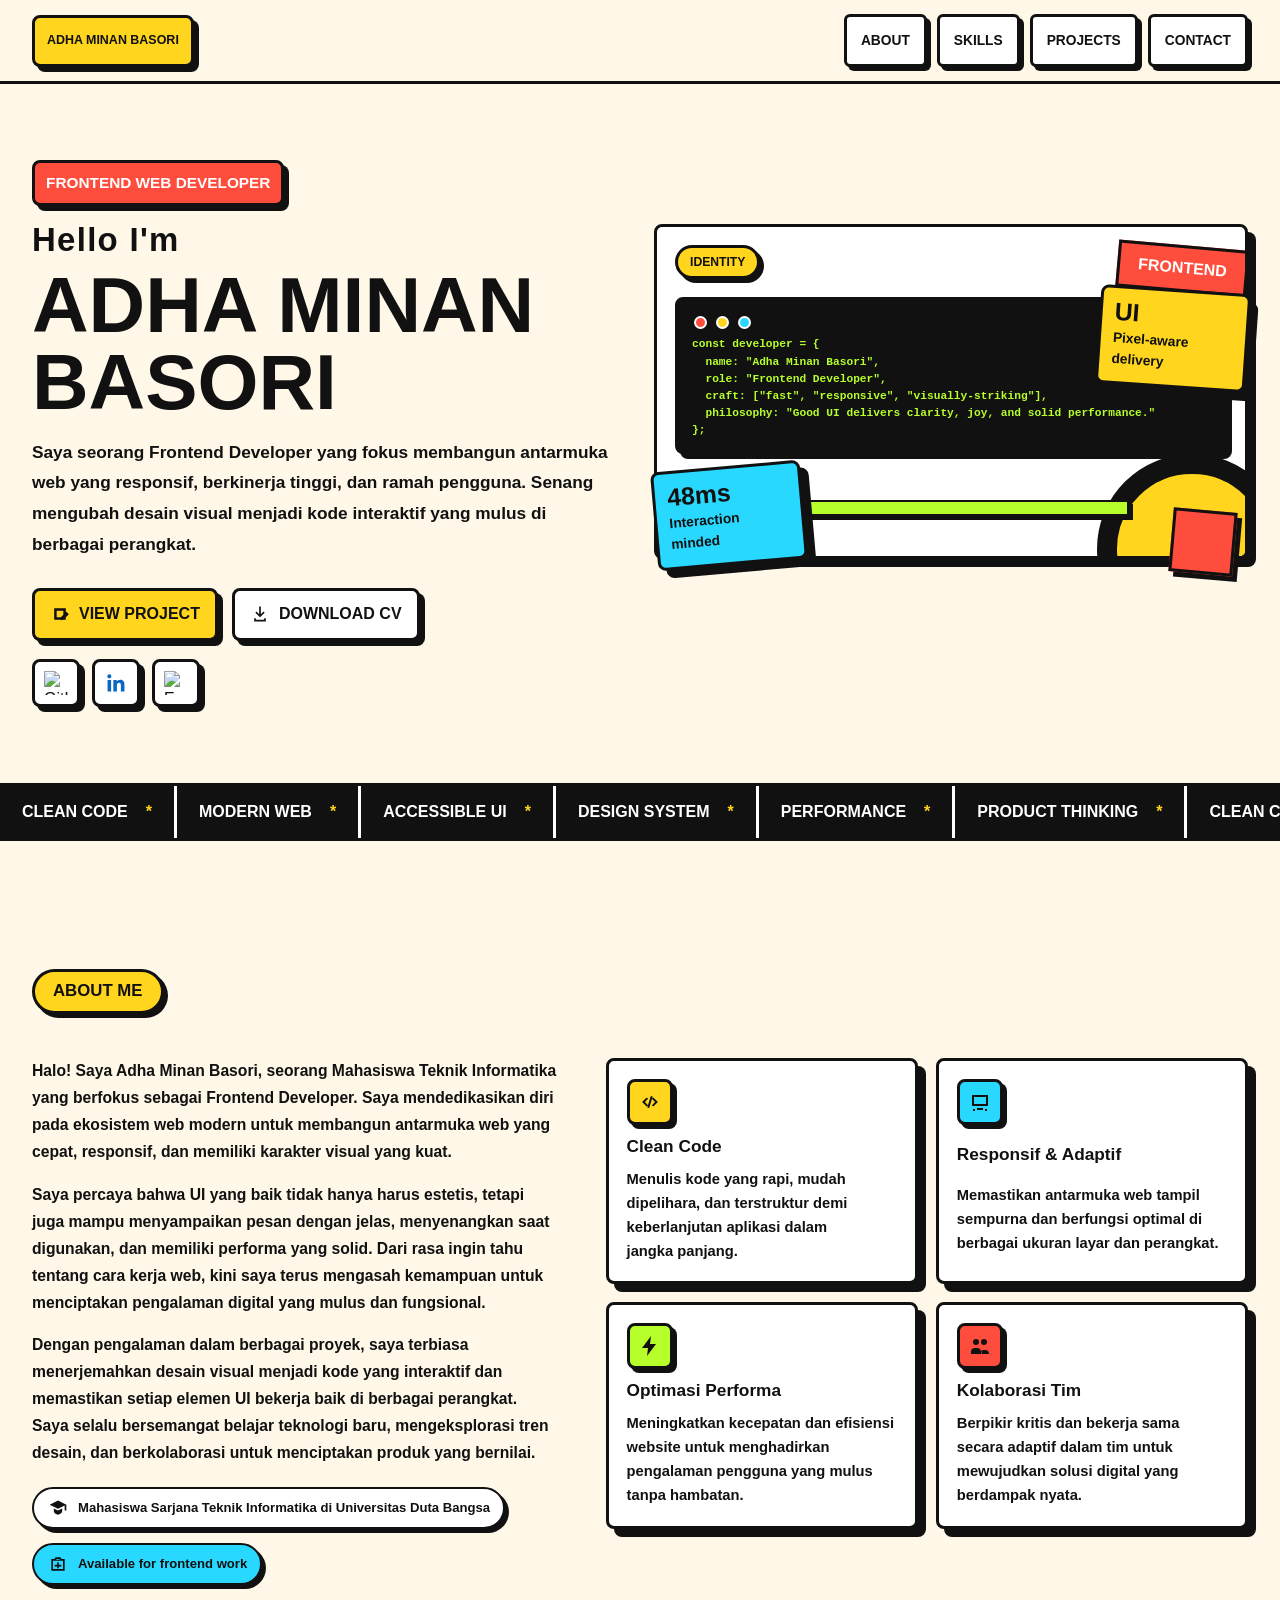
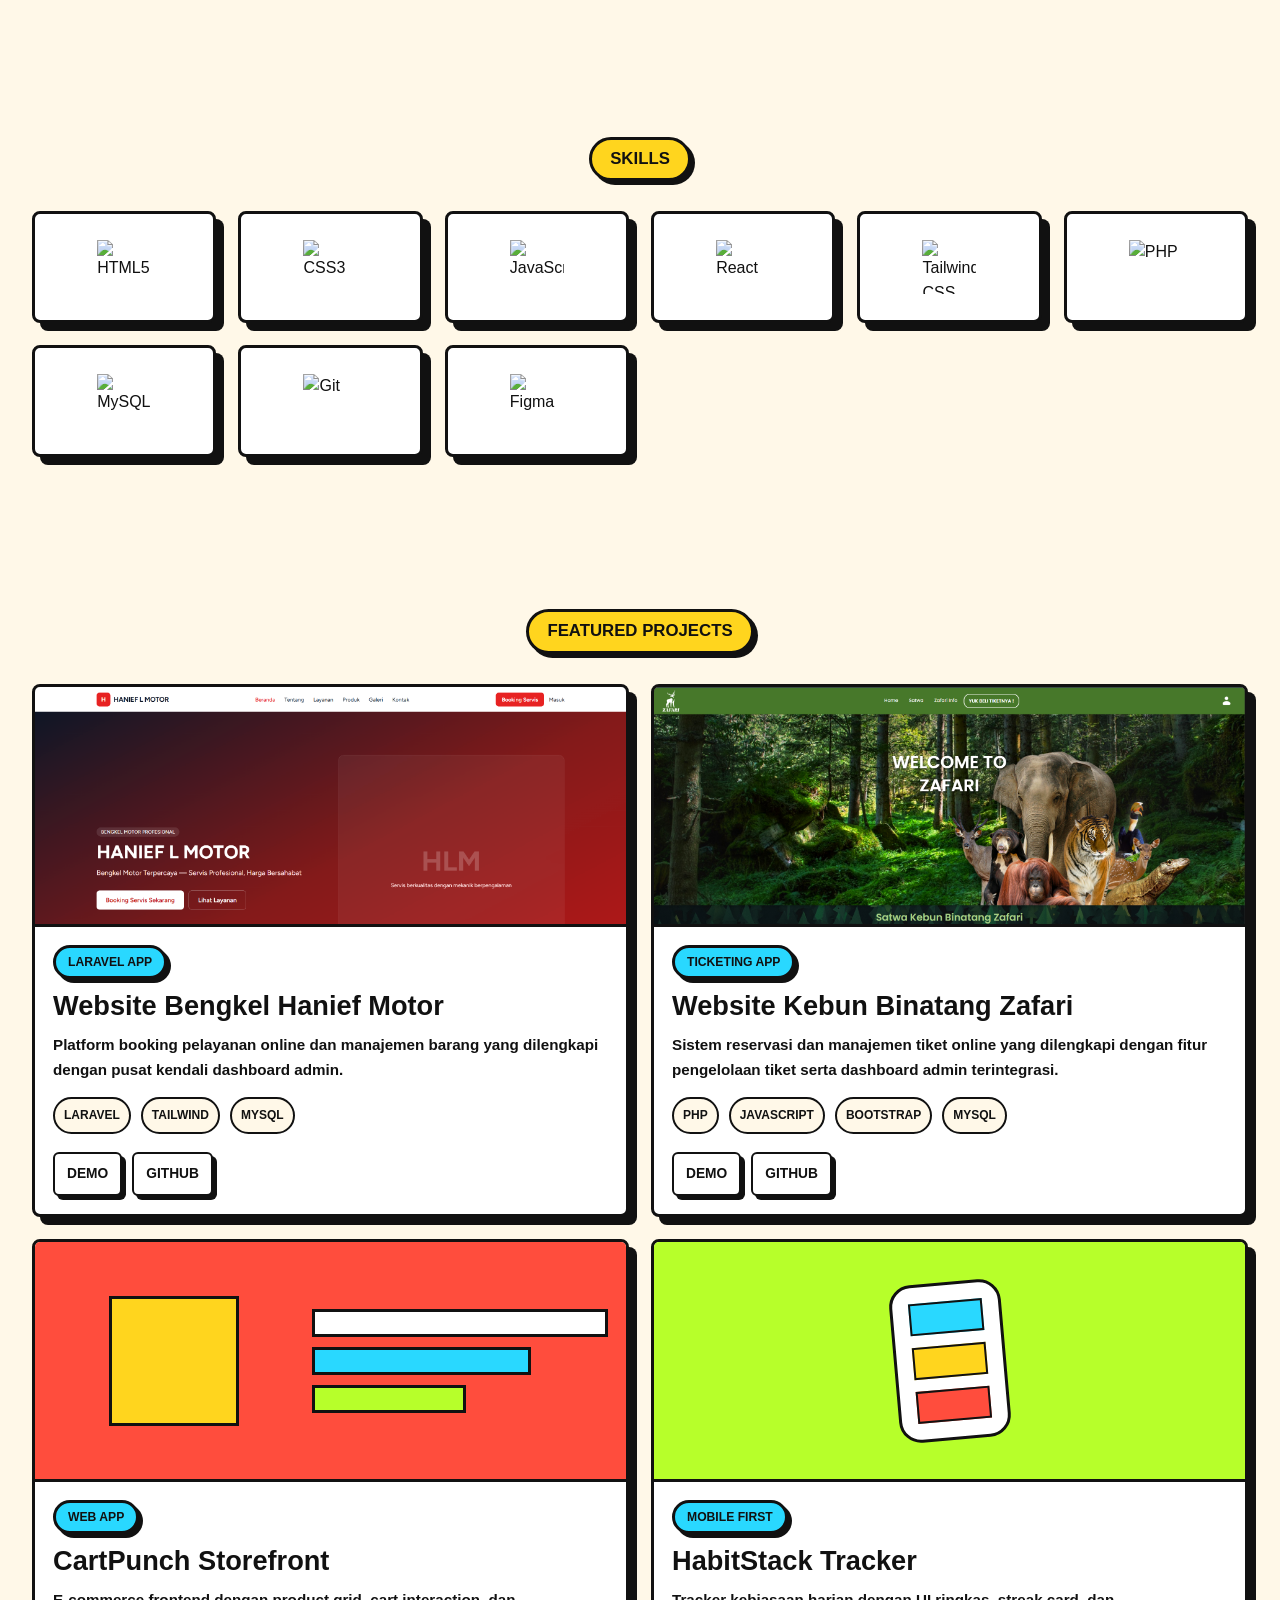
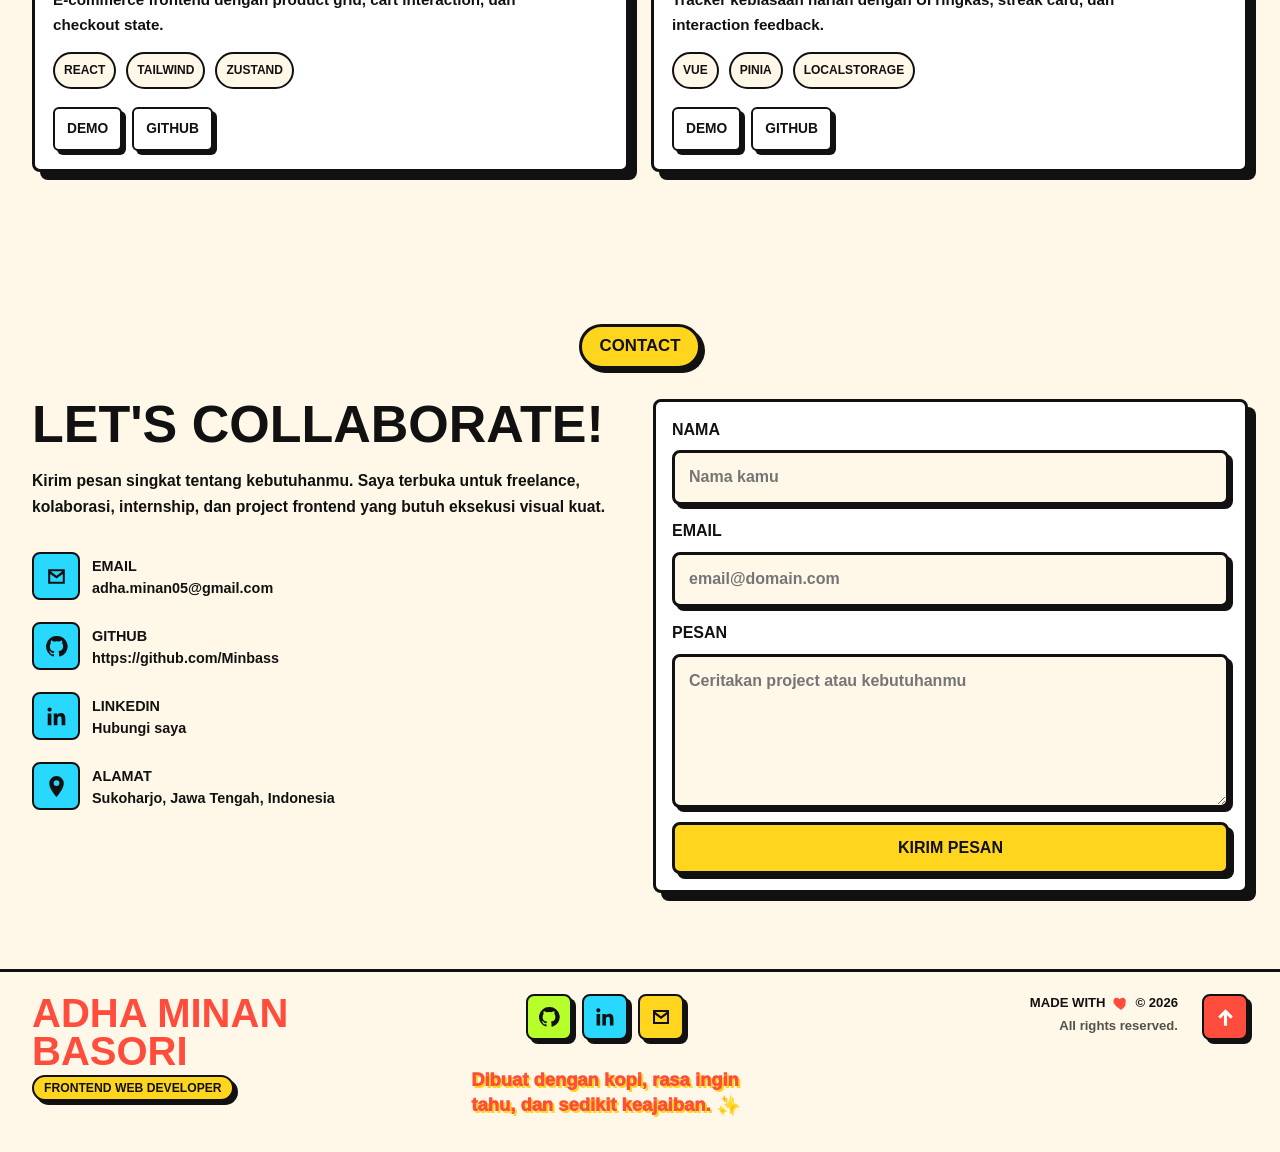
==== commit 783e1cb7: "feat: update CV download link to use original PDF" ====
--- a/index.html
+++ b/index.html
@@ -1,11 +1,11 @@
-﻿<!DOCTYPE html>
+<!DOCTYPE html>
 <html lang="id">
   <head>
     <meta charset="UTF-8" />
     <meta name="viewport" content="width=device-width, initial-scale=1.0" />
     <meta
       name="description"
-      content="Portofolio personal frontend developer dengan style neobrutalism modern, berani, dan profesional."
+      content="Portofolio personal frontend developer dengan style neobrutalism modern dan profesional."
     />
     <title>Adha Minan Basori - Frontend Web Developer</title>
     <link rel="stylesheet" href="styles.css" />
@@ -55,7 +55,7 @@
               </svg>
               View Project
             </a>
-            <a class="btn btn-ghost" href="assets/adha-minan-basori-cv.html" download aria-label="Download CV dummy">
+            <a class="btn btn-ghost" href="assets/CV ATS Magang Adha Minan Basori -Teknik Informatika.pdf" download="Adha-Minan-Basori-CV.pdf" aria-label="Download CV">
               <svg viewBox="0 0 24 24" aria-hidden="true" focusable="false">
                 <path d="M11 3h2v9.2l3.2-3.2 1.4 1.4L12 16l-5.6-5.6L7.8 9l3.2 3.2V3zm-6 14h2v2h10v-2h2v4H5v-4z" />
               </svg>
@@ -497,3 +497,4 @@
     <script src="script.js"></script>
   </body>
 </html>
+
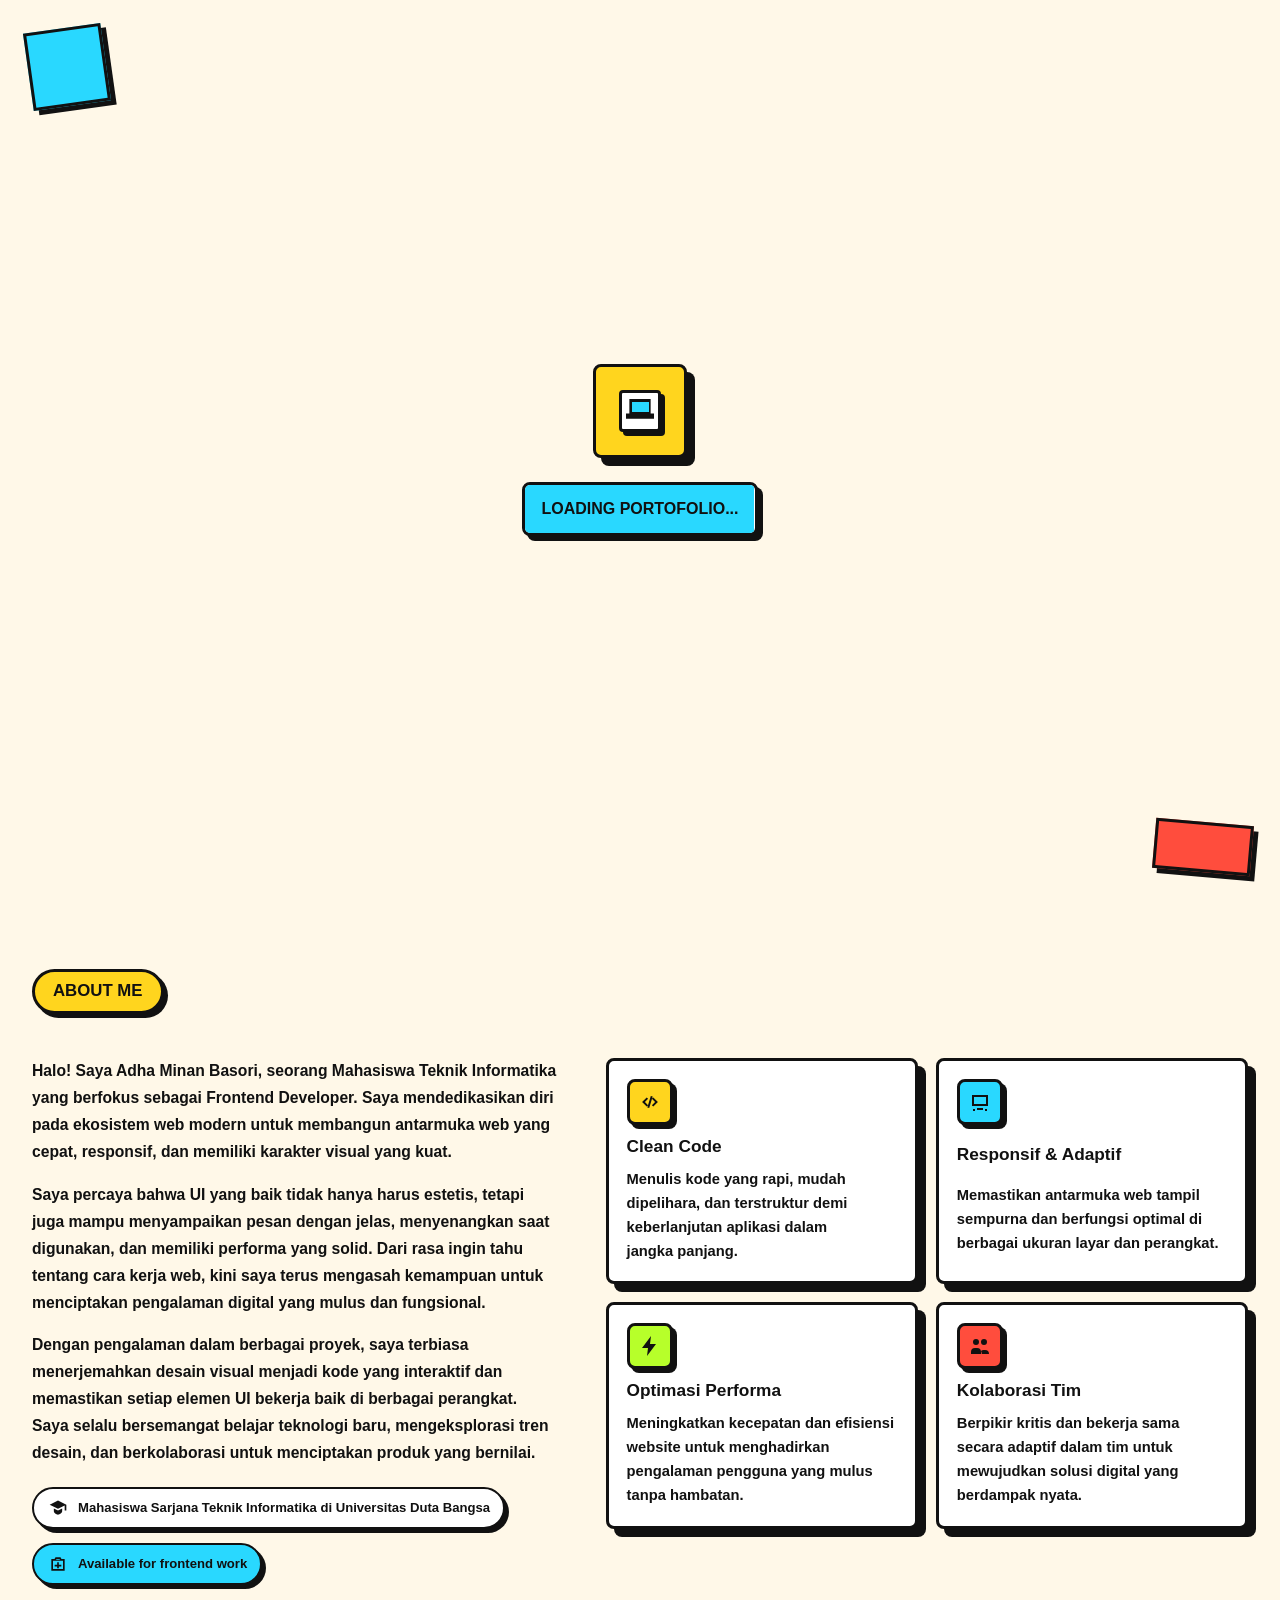
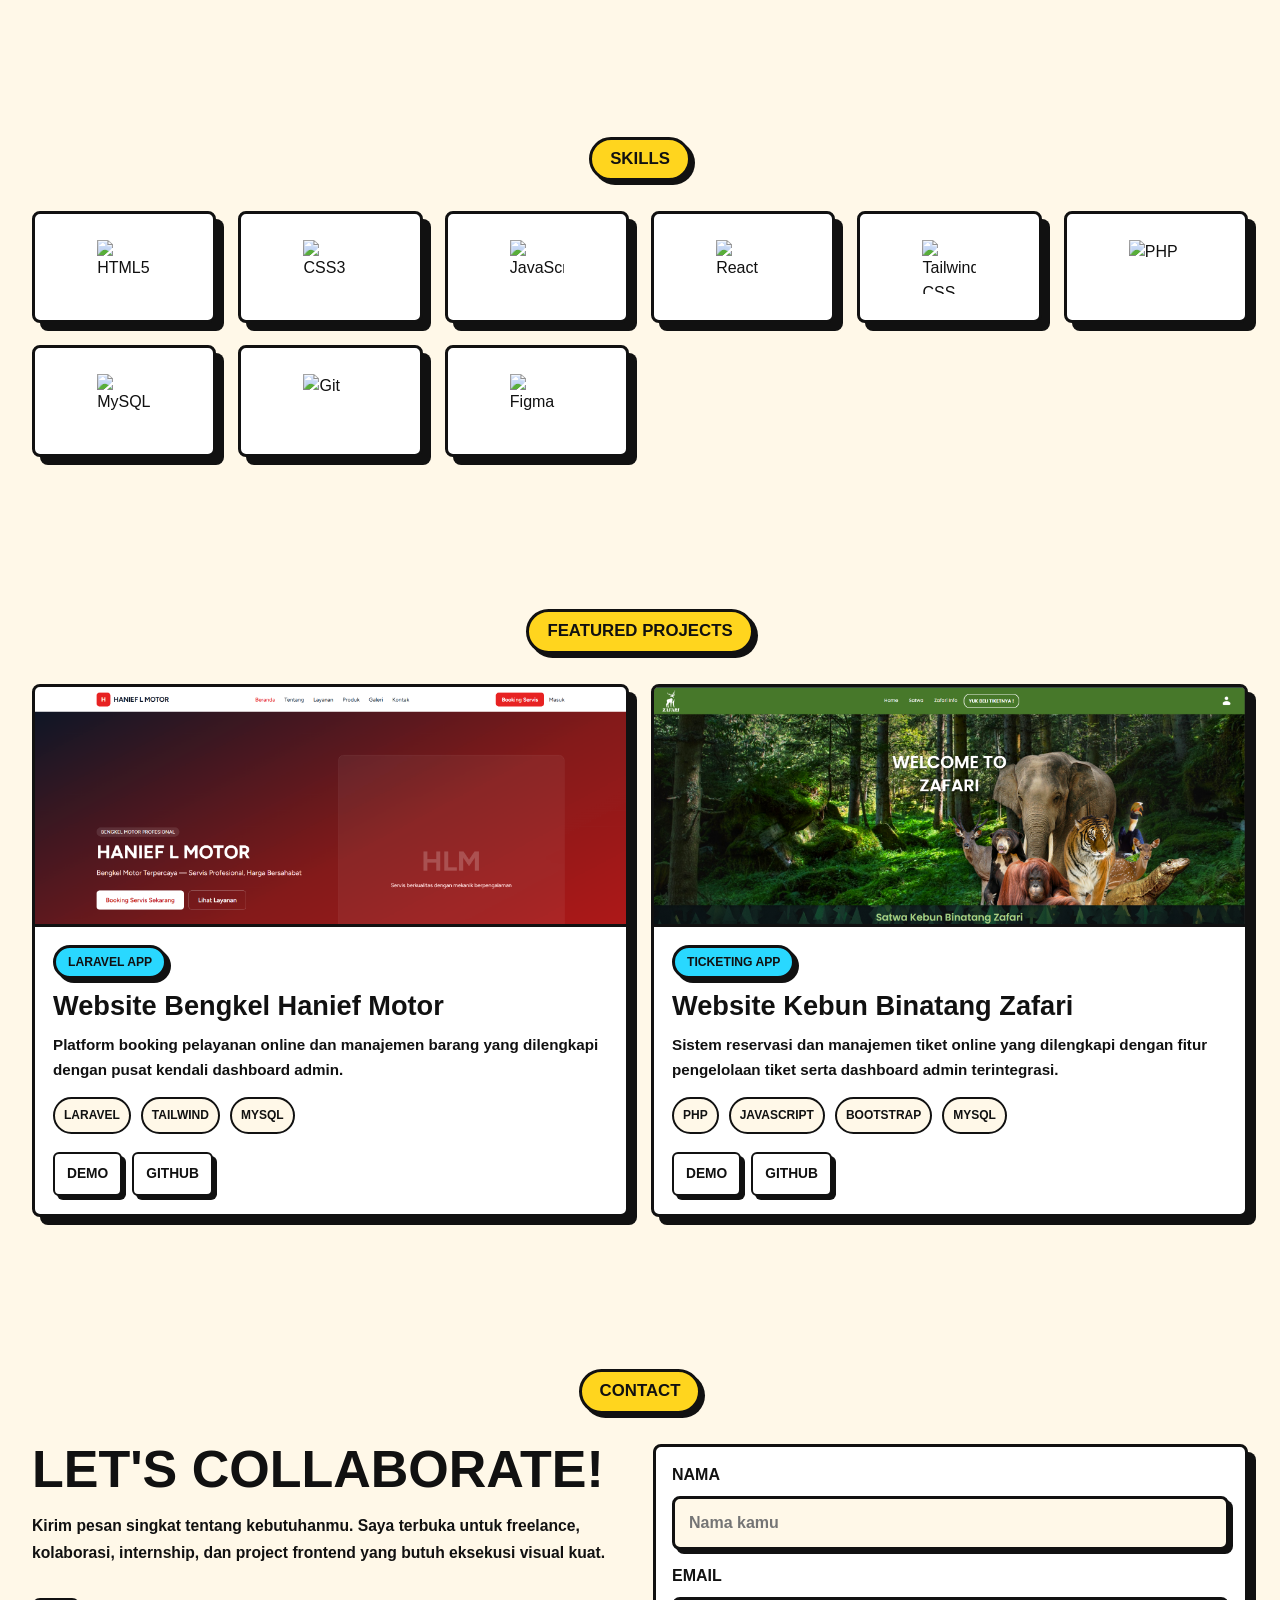
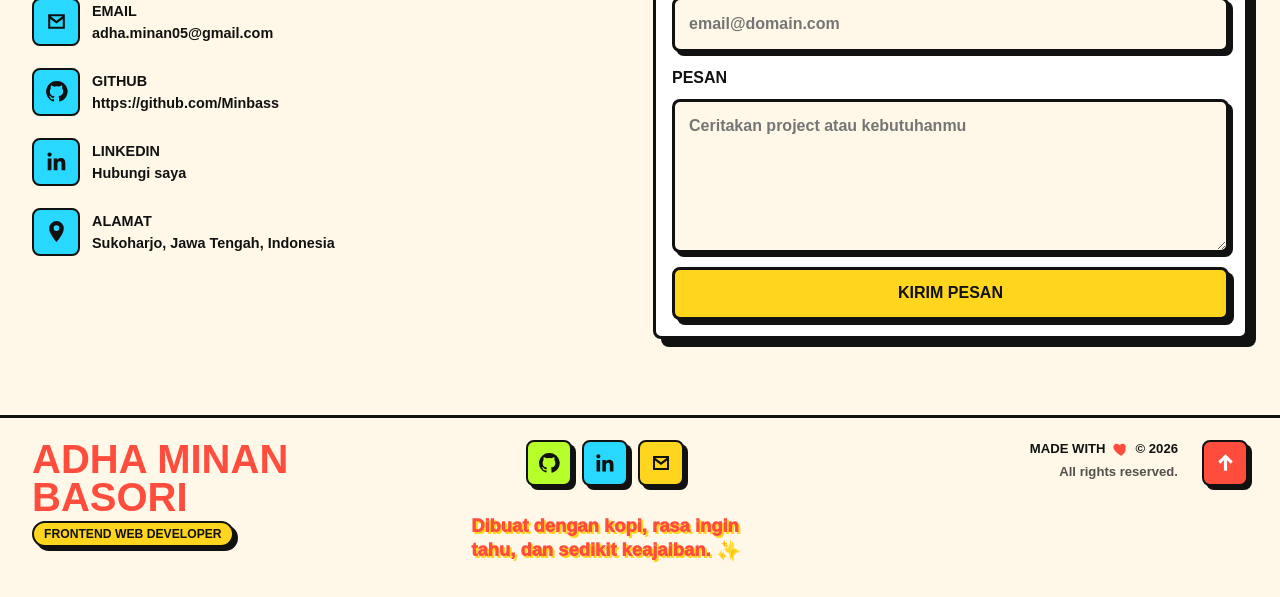
==== commit 3ab0b4f6: "feat: remove sample projects, show only 2 original projects" ====
--- a/index.html
+++ b/index.html
@@ -320,58 +320,7 @@
                 <a href="https://github.com/example" target="_blank" rel="noreferrer">GitHub</a>
               </div>
             </div>
-          </article>
-
-          <article class="project-card">
-            <div class="project-shot shot-commerce" aria-hidden="true">
-              <div class="product-tile"></div>
-              <div class="product-lines">
-                <span></span>
-                <span></span>
-                <span></span>
-              </div>
-            </div>
-            <div class="project-content">
-              <span class="project-type">Web App</span>
-              <h3>CartPunch Storefront</h3>
-              <p>E-commerce frontend dengan product grid, cart interaction, dan checkout state.</p>
-              <div class="stack-list">
-                <span>React</span>
-                <span>Tailwind</span>
-                <span>Zustand</span>
-              </div>
-              <div class="project-links">
-                <a href="https://example.com" target="_blank" rel="noreferrer">Demo</a>
-                <a href="https://github.com/example" target="_blank" rel="noreferrer">GitHub</a>
-              </div>
-            </div>
-          </article>
-
-          <article class="project-card">
-            <div class="project-shot shot-mobile" aria-hidden="true">
-              <div class="phone-frame">
-                <span></span>
-                <span></span>
-                <span></span>
-              </div>
-            </div>
-            <div class="project-content">
-              <span class="project-type">Mobile First</span>
-              <h3>HabitStack Tracker</h3>
-              <p>Tracker kebiasaan harian dengan UI ringkas, streak card, dan interaction feedback.</p>
-              <div class="stack-list">
-                <span>Vue</span>
-                <span>Pinia</span>
-                <span>LocalStorage</span>
-              </div>
-              <div class="project-links">
-                <a href="https://example.com" target="_blank" rel="noreferrer">Demo</a>
-                <a href="https://github.com/example" target="_blank" rel="noreferrer">GitHub</a>
-              </div>
-            </div>
-          </article>
-
-        </div>
+          </article></div>
       </section>
 
       <section class="section contact" id="contact" aria-labelledby="contact-title">
@@ -498,3 +447,6 @@
   </body>
 </html>
 
+
+
+
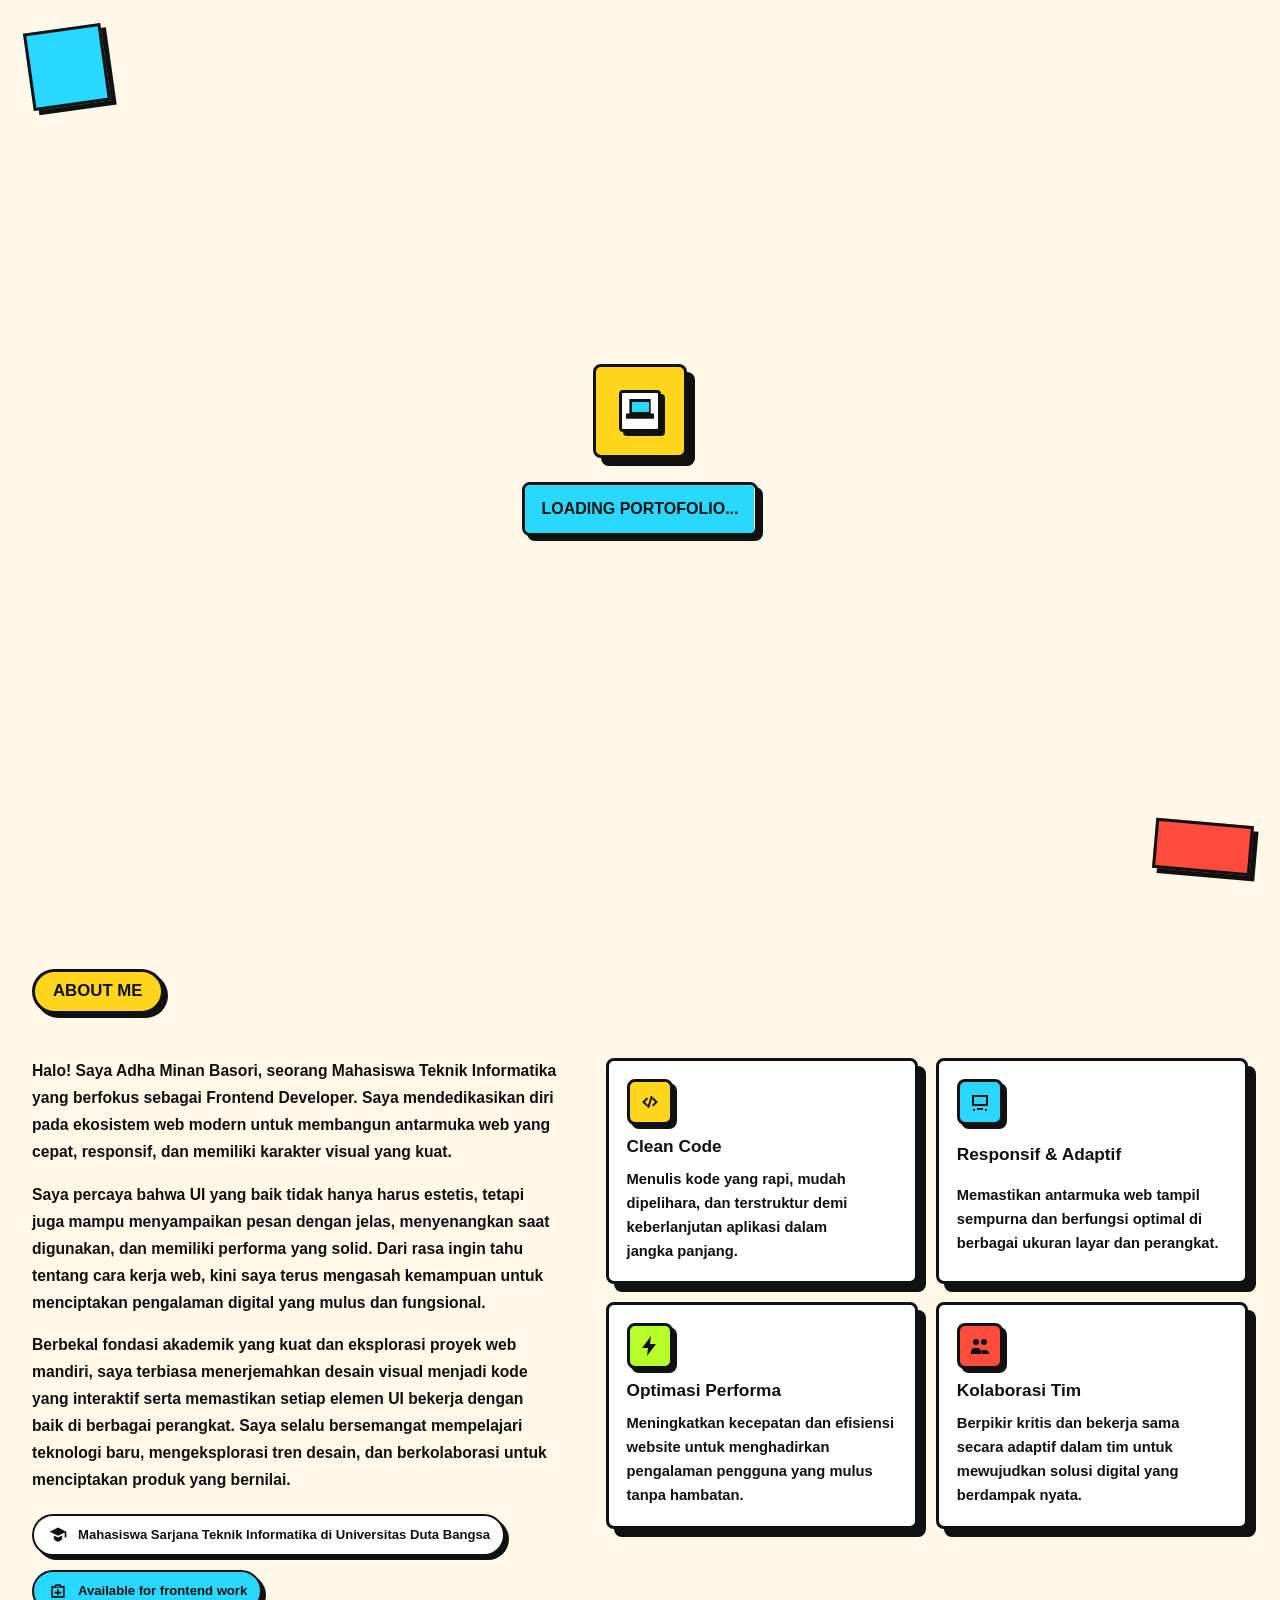
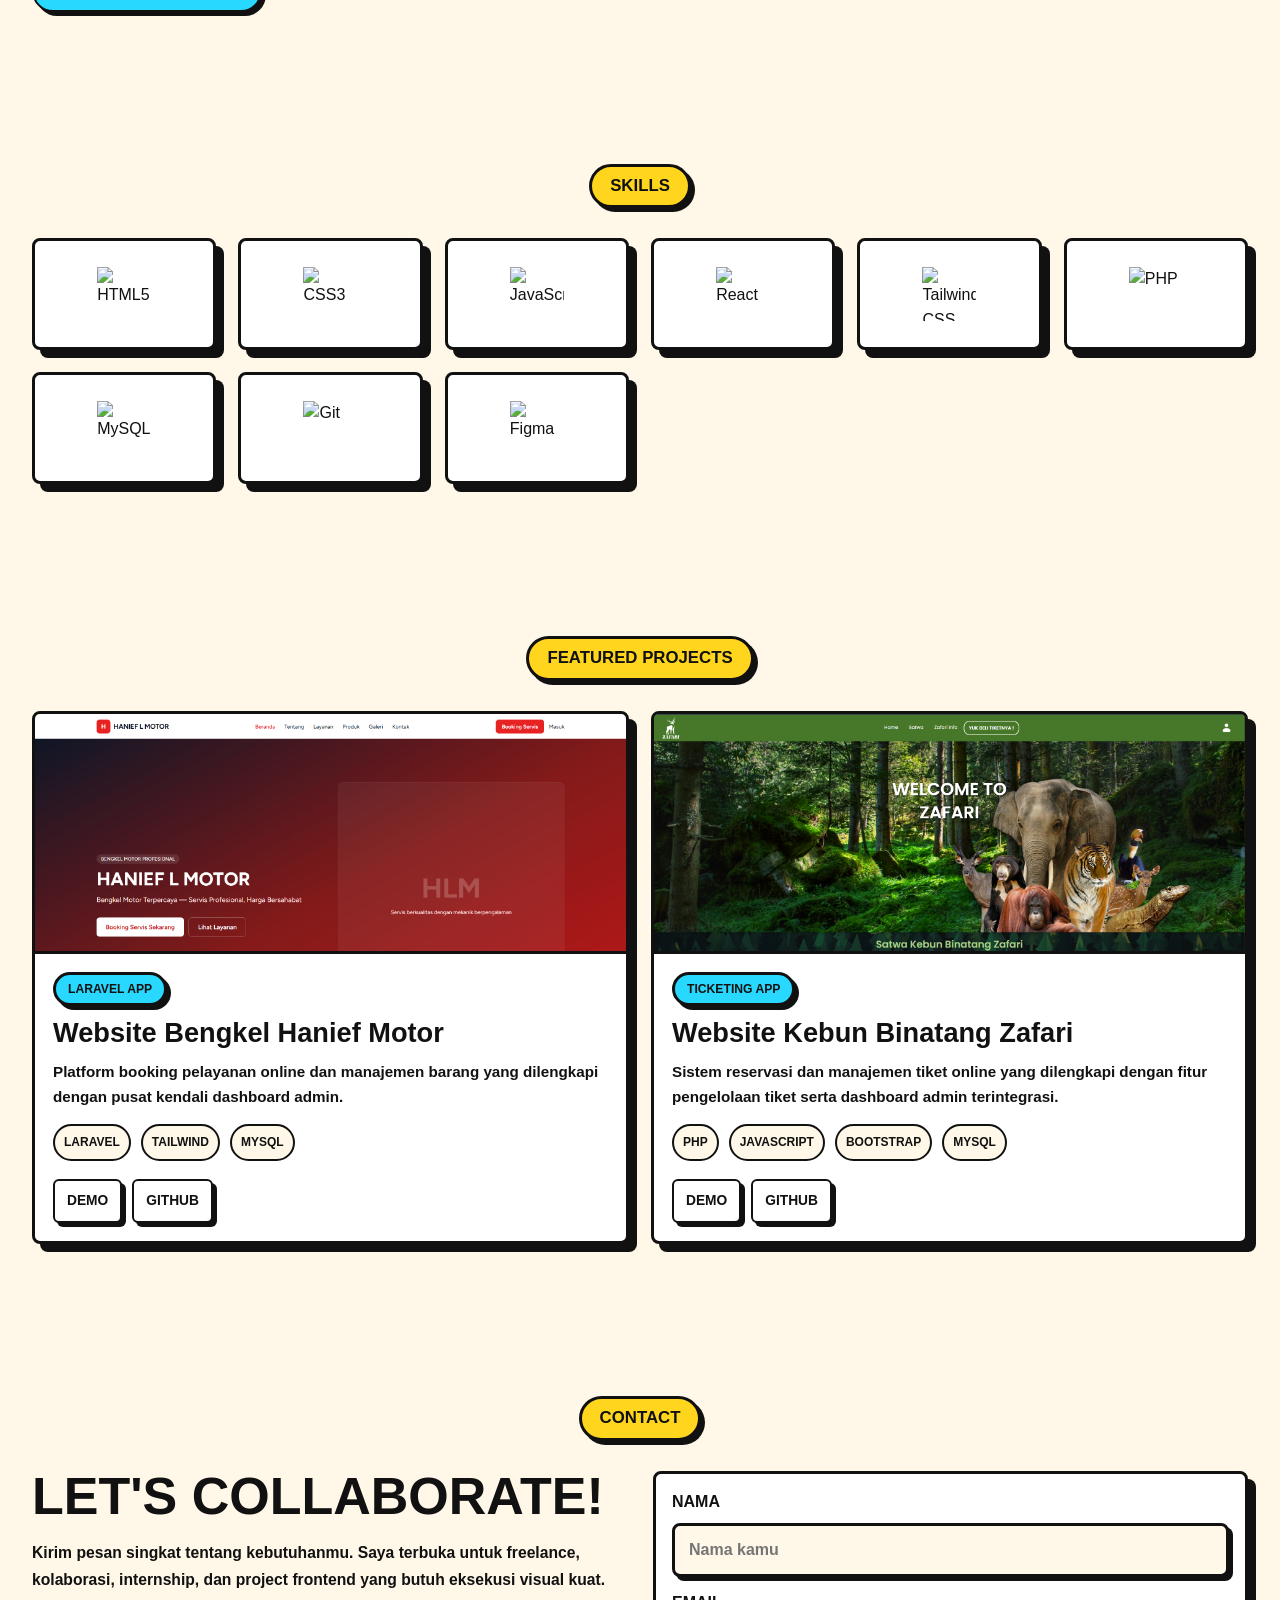
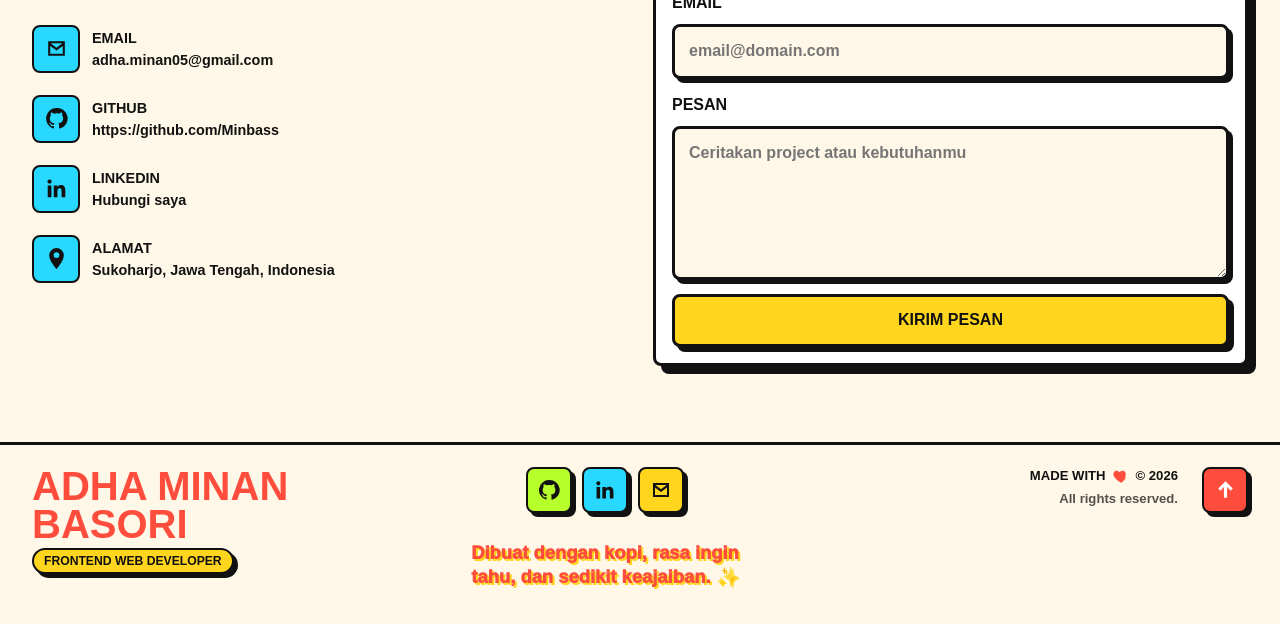
==== commit ff1b4b76: "update bio" ====
--- a/index.html
+++ b/index.html
@@ -1,4 +1,4 @@
-<!DOCTYPE html>
+﻿<!DOCTYPE html>
 <html lang="id">
   <head>
     <meta charset="UTF-8" />
@@ -160,10 +160,7 @@
               kemampuan untuk menciptakan pengalaman digital yang mulus dan fungsional.
             </p>
             <p>
-              Dengan pengalaman dalam berbagai proyek, saya terbiasa menerjemahkan desain visual
-              menjadi kode yang interaktif dan memastikan setiap elemen UI bekerja baik di berbagai
-              perangkat. Saya selalu bersemangat belajar teknologi baru, mengeksplorasi tren desain,
-              dan berkolaborasi untuk menciptakan produk yang bernilai.
+              Berbekal fondasi akademik yang kuat dan eksplorasi proyek web mandiri, saya terbiasa menerjemahkan desain visual menjadi kode yang interaktif serta memastikan setiap elemen UI bekerja dengan baik di berbagai perangkat. Saya selalu bersemangat mempelajari teknologi baru, mengeksplorasi tren desain, dan berkolaborasi untuk menciptakan produk yang bernilai.
             </p>
             <div class="education-badge" aria-label="Pendidikan">
               <span aria-hidden="true">
--- a/styles.css
+++ b/styles.css
@@ -19,8 +19,7 @@
   box-sizing: border-box;
 }
 
-html {
-  scroll-behavior: smooth;
+html { color-scheme: light; scroll-behavior: smooth;
 }
 
 body {
@@ -1678,3 +1677,8 @@
     grid-template-columns: repeat(8, minmax(0, 1fr));
   }
 }
+
+
+
+
+
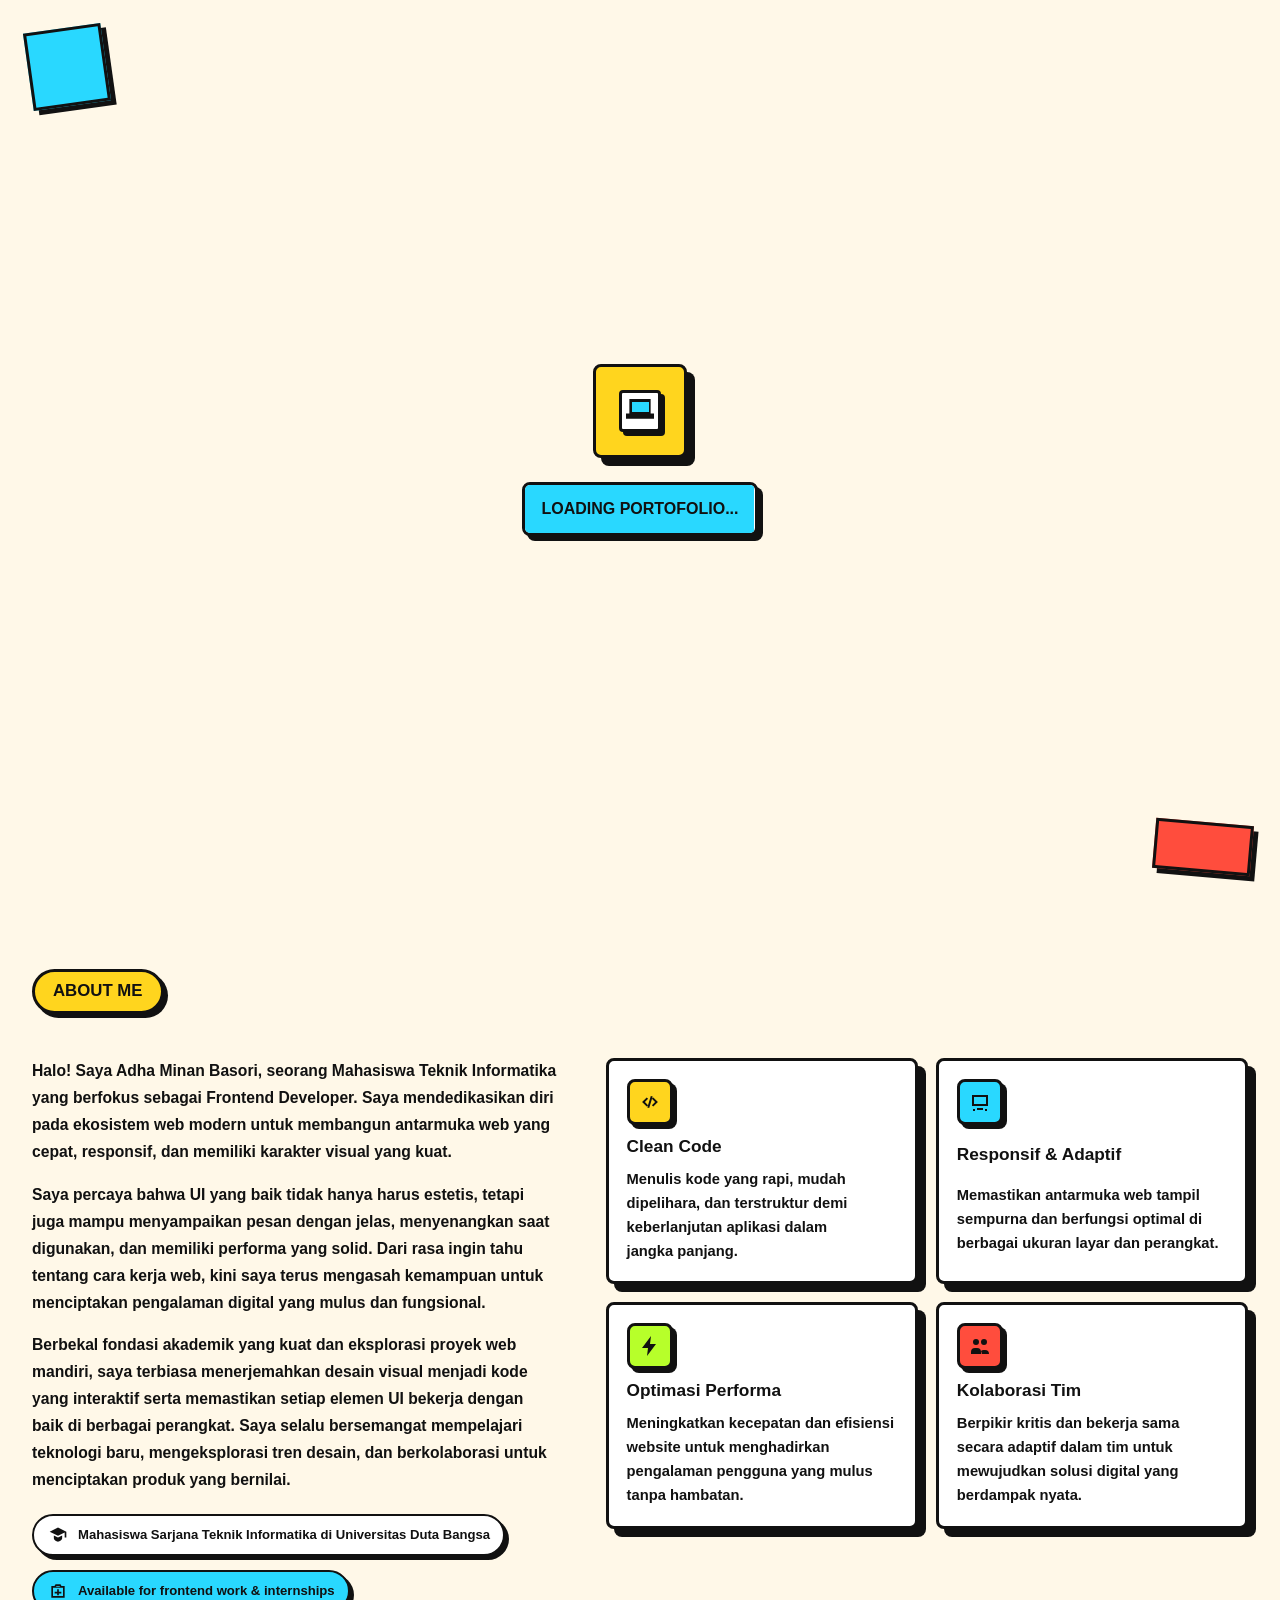
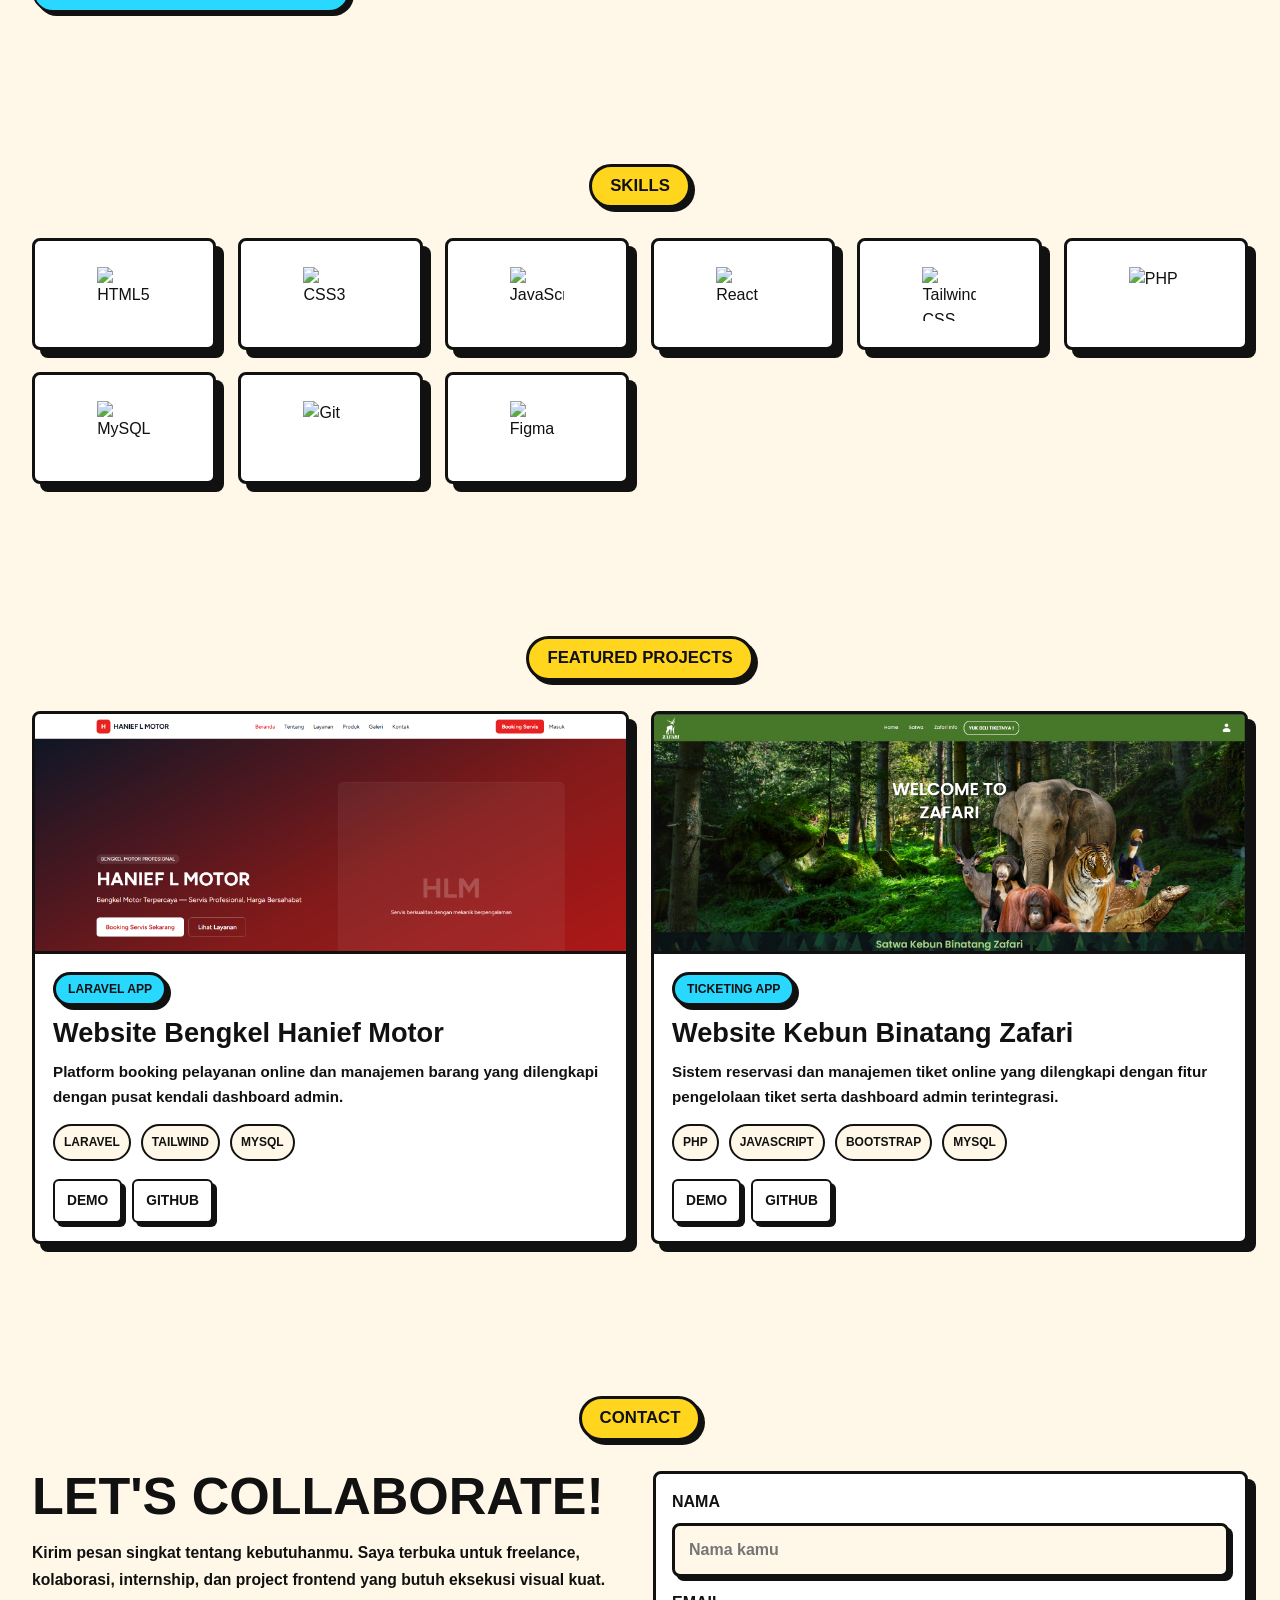
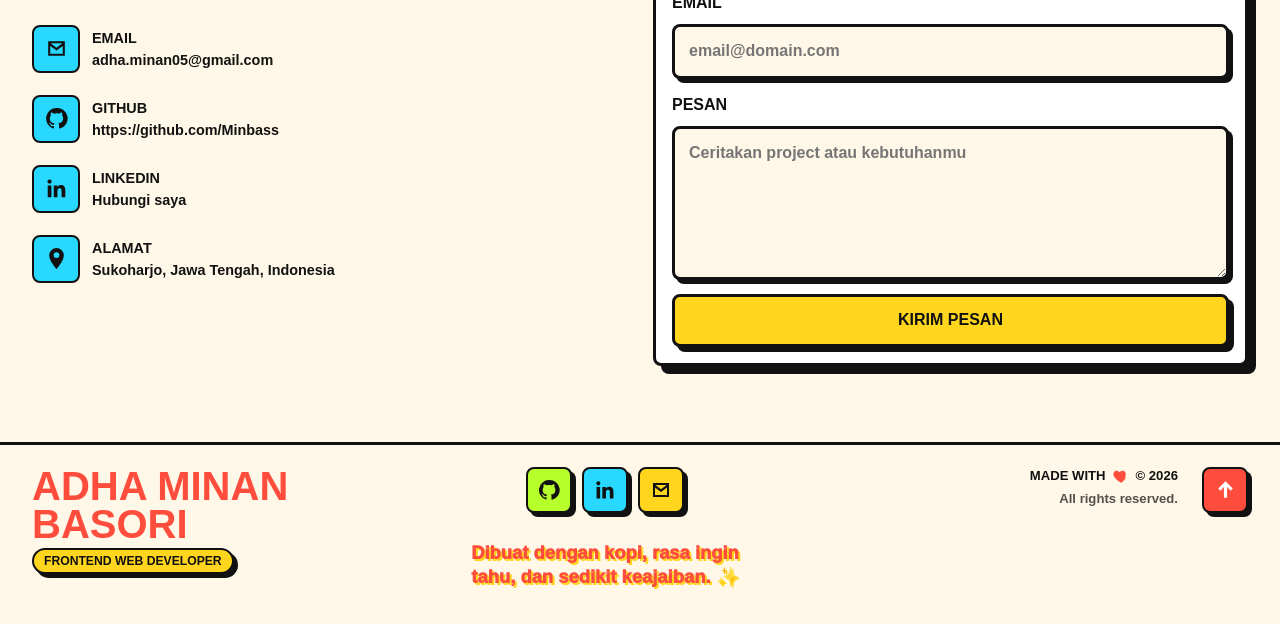
==== commit 1e3c38a4: "feat: update available status to include internships" ====
--- a/index.html
+++ b/index.html
@@ -1,4 +1,4 @@
-﻿<!DOCTYPE html>
+<!DOCTYPE html>
 <html lang="id">
   <head>
     <meta charset="UTF-8" />
@@ -176,7 +176,7 @@
                   <path d="M9 4h6l1.2 2H20v14H4V6h3.8L9 4Zm1.2 2-.6 1h4.8l-.6-1h-3.6ZM6 8v10h12V8H6Zm5 2h2v3h3v2h-3v2h-2v-2H8v-2h3v-3Z" />
                 </svg>
               </span>
-              <strong>Available for frontend work</strong>
+              <strong>Available for frontend work & internships</strong>
             </div>
           </div>
           <div class="about-points" aria-label="Poin keahlian">
@@ -447,3 +447,4 @@
 
 
 
+
